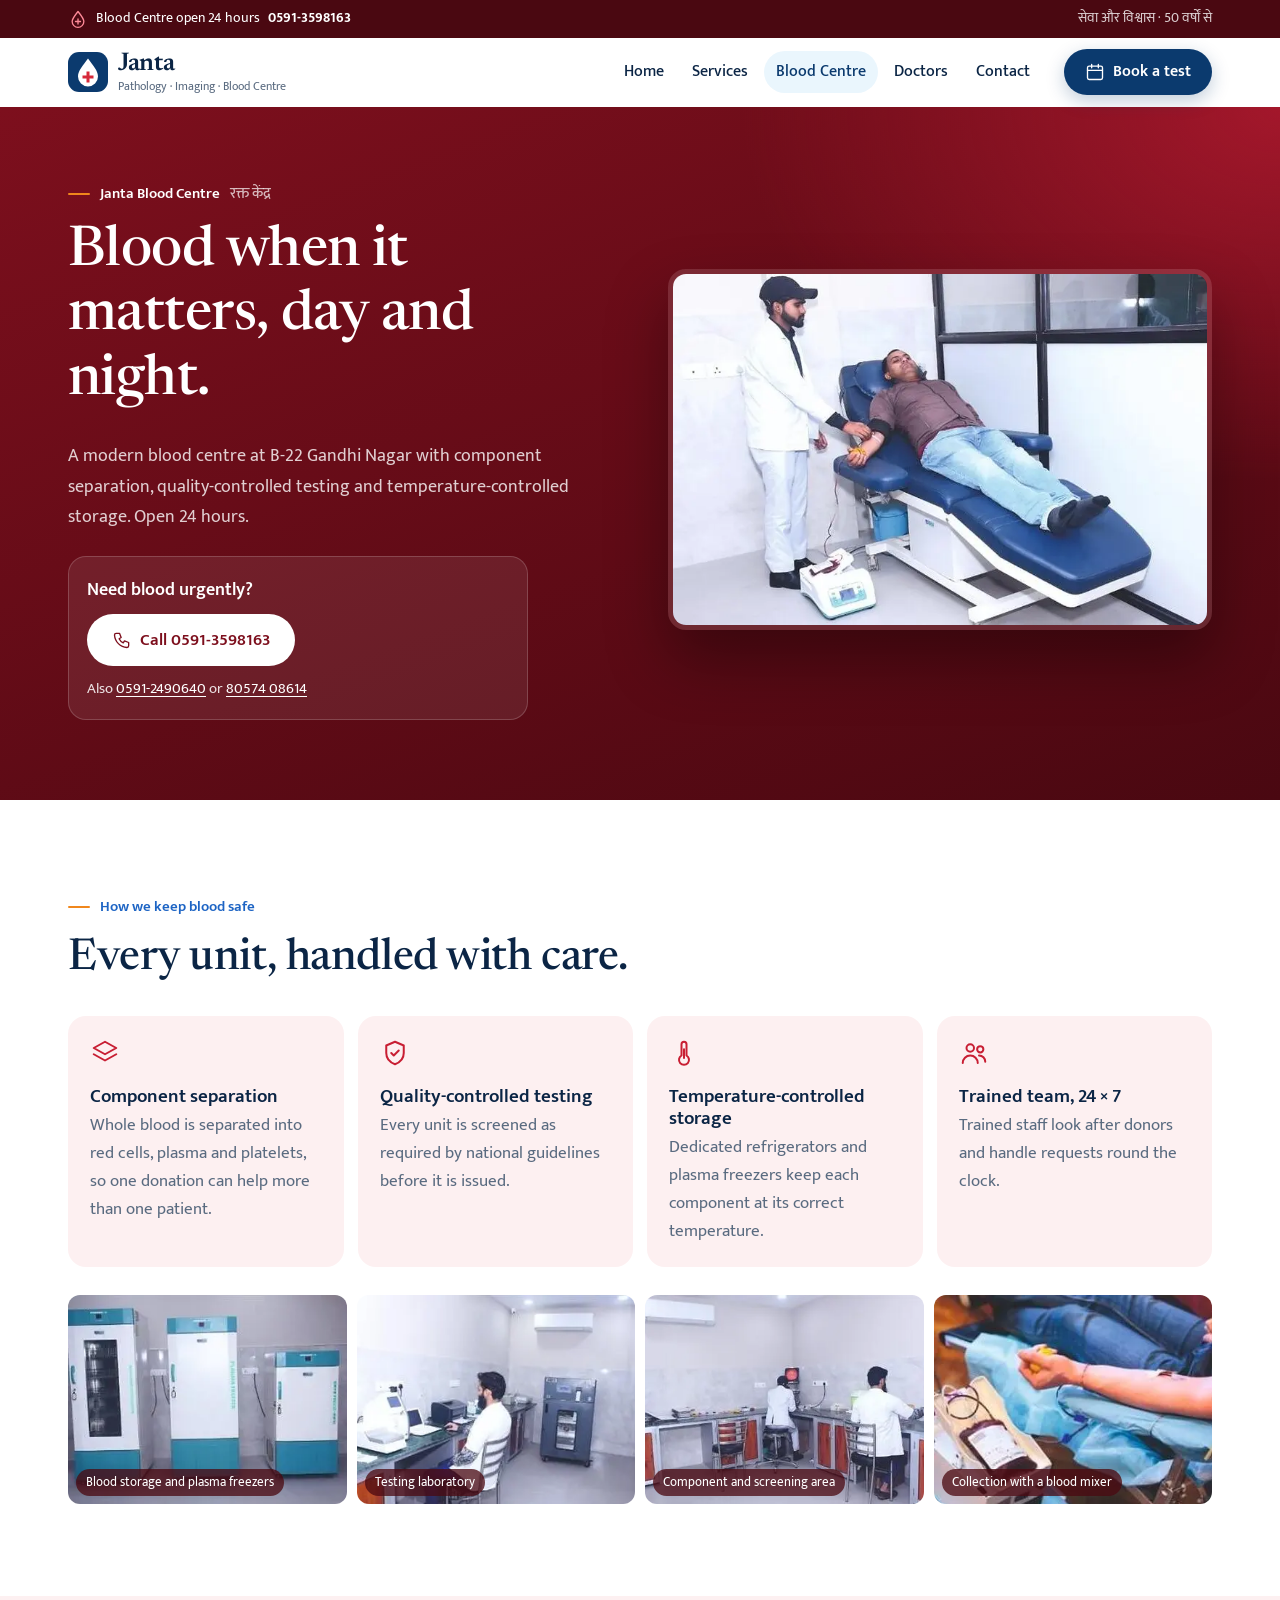
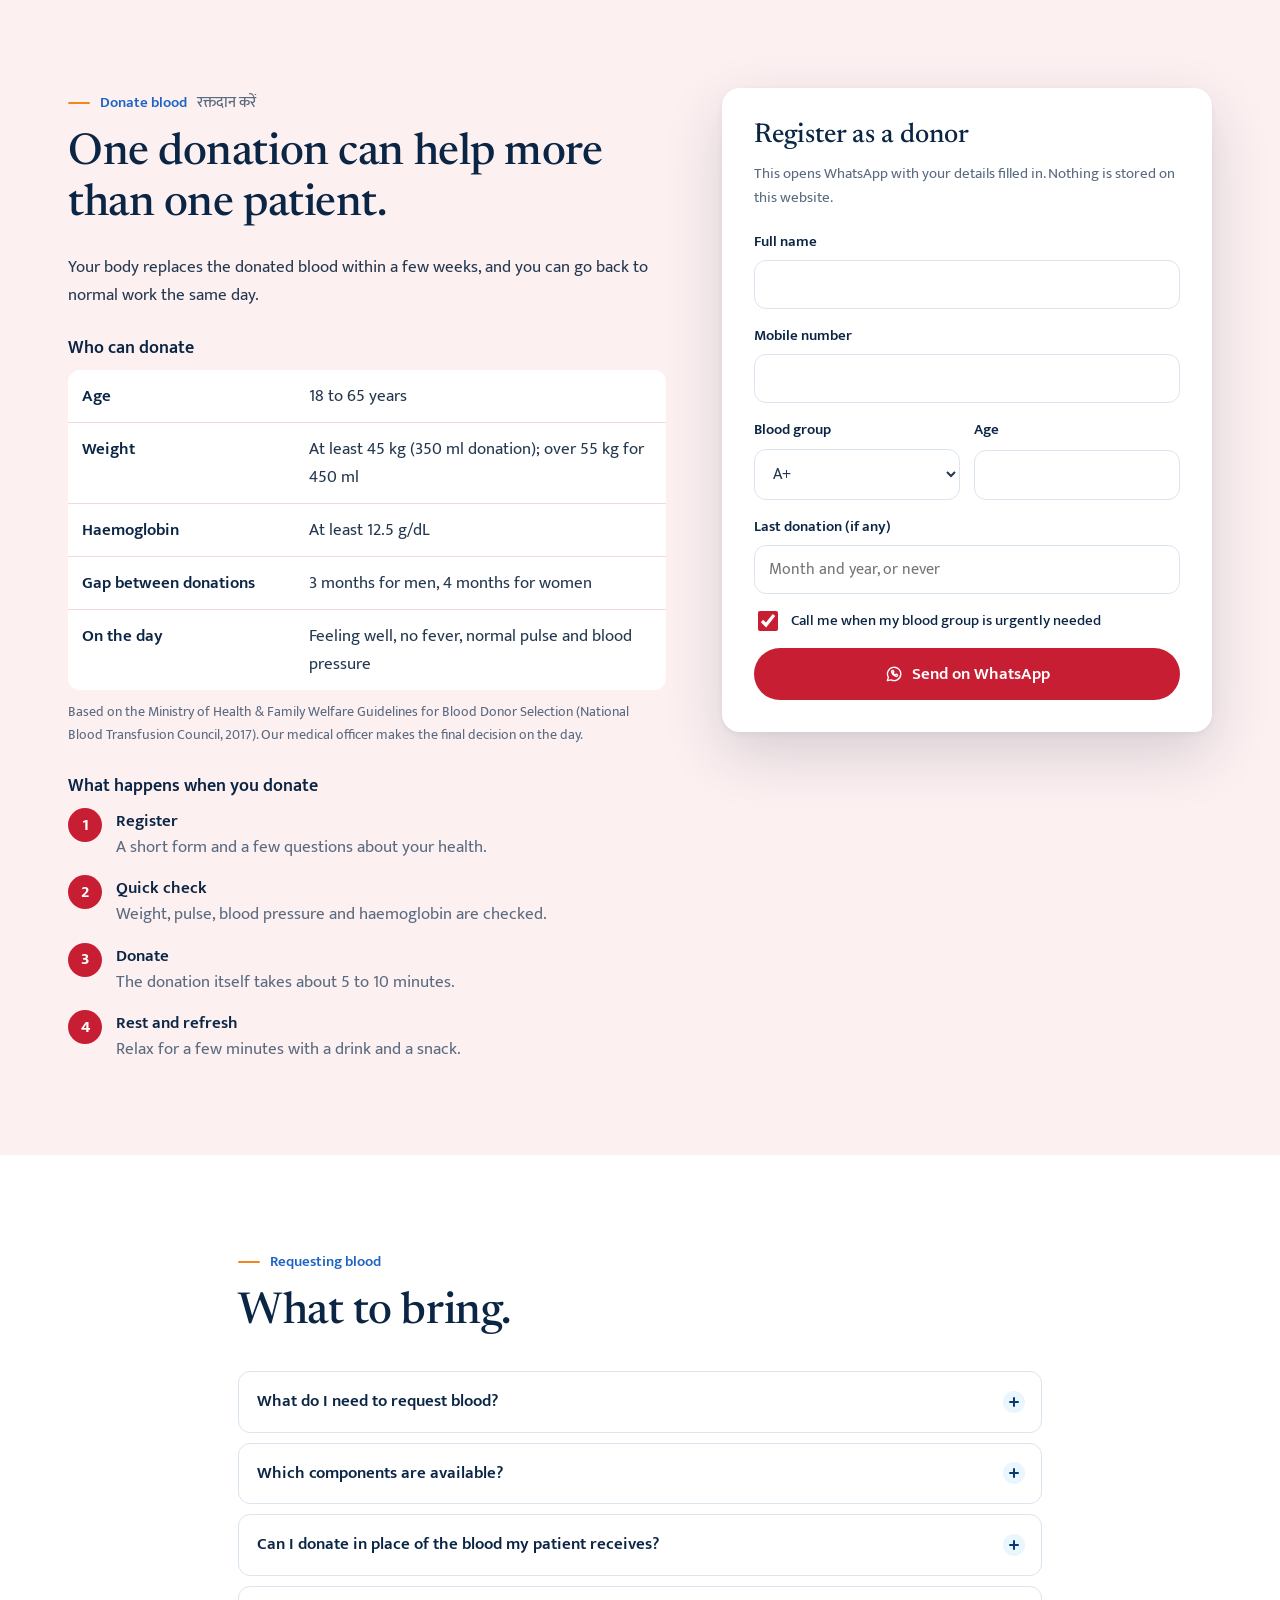
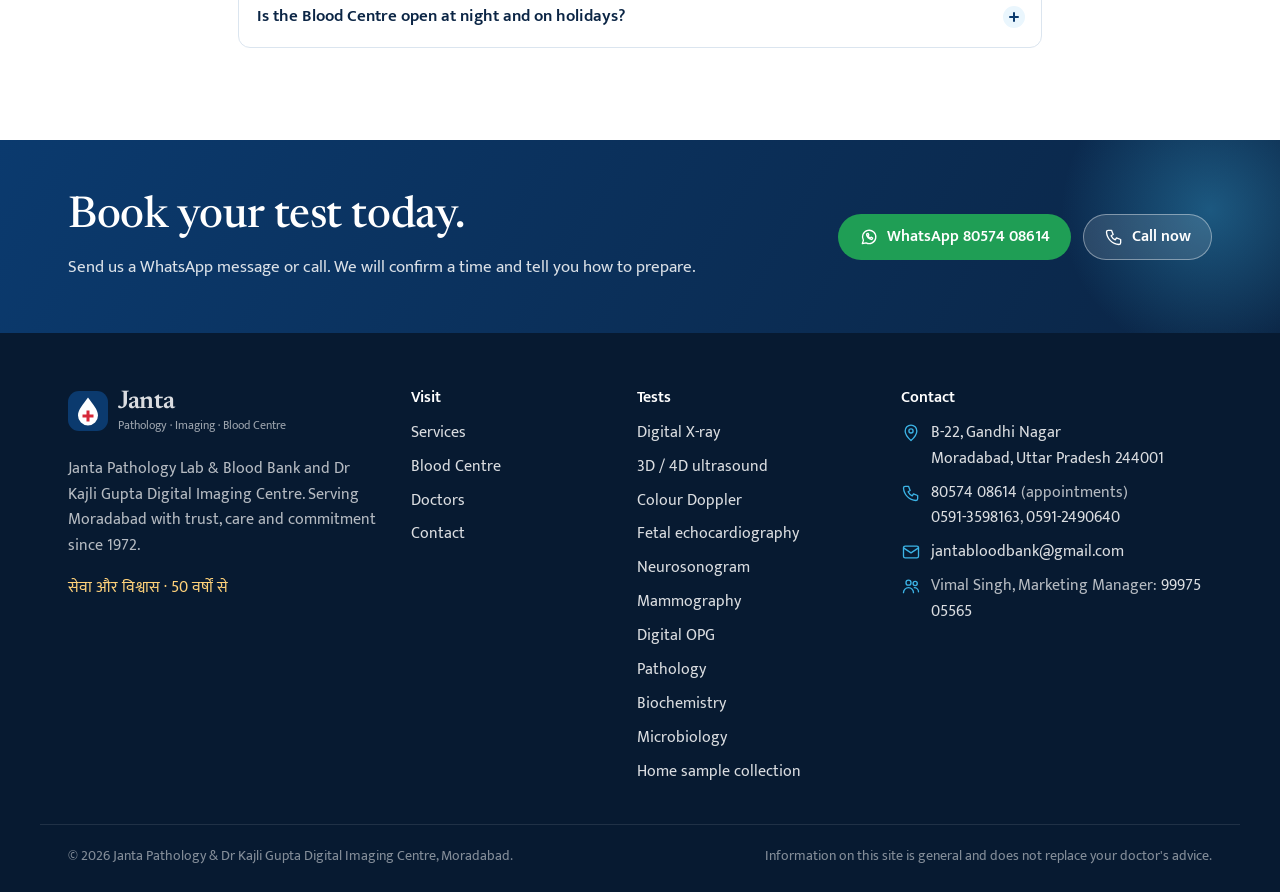
==== blood-centre/index.html @ db9db1db "Redesign: 5-page site (services, blood centre, doctors, contact), brochure photos as real images, li" ====
<!doctype html>
<html lang="en-IN">
<head>
<meta charset="utf-8">
<meta name="viewport" content="width=device-width, initial-scale=1">
<title>Janta Blood Centre, Moradabad | 24-hour blood bank &amp; donation</title>
<meta name="description" content="24-hour blood centre at B-22 Gandhi Nagar, Moradabad: component separation, screened blood, temperature-controlled storage. Check if you can donate and register as a donor.">
<link rel="canonical" href="https://drbankata.github.io/jantabloodbank.github.io/blood-centre/">
<meta name="theme-color" content="#0b3a6e">
<meta property="og:type" content="website">
<meta property="og:site_name" content="Janta Pathology &amp; Blood Centre">
<meta property="og:title" content="Janta Blood Centre, Moradabad | 24-hour blood bank &amp; donation">
<meta property="og:description" content="24-hour blood centre at B-22 Gandhi Nagar, Moradabad: component separation, screened blood, temperature-controlled storage. Check if you can donate and register as a donor.">
<meta property="og:url" content="https://drbankata.github.io/jantabloodbank.github.io/blood-centre/">
<meta property="og:image" content="https://drbankata.github.io/jantabloodbank.github.io/assets/img/og-image.jpg">
<meta property="og:image:width" content="1200"><meta property="og:image:height" content="630">
<meta property="og:locale" content="en_IN">
<meta name="twitter:card" content="summary_large_image">
<link rel="icon" href="../assets/img/favicon.svg" type="image/svg+xml">
<link rel="icon" href="../assets/img/favicon-32.png" sizes="32x32" type="image/png">
<link rel="apple-touch-icon" href="../assets/img/apple-touch-icon.png">
<link rel="preconnect" href="https://fonts.googleapis.com"><link rel="preconnect" href="https://fonts.gstatic.com" crossorigin>
<link rel="stylesheet" href="https://fonts.googleapis.com/css2?family=Mukta:wght@400;500;600;700&family=Newsreader:ital,opsz,wght@0,6..72,400..600;1,6..72,400..500&display=swap">
<link rel="stylesheet" href="../assets/css/site.css?v=4">
<script type="application/ld+json">{"@context": "https://schema.org", "@graph": [{"@type": ["MedicalClinic", "DiagnosticLab"], "@id": "https://drbankata.github.io/jantabloodbank.github.io/#org", "name": "Janta Pathology Lab & Blood Bank and Dr Kajli Gupta Digital Imaging Centre", "alternateName": ["Janta Pathology", "Janta Blood Centre", "Janta Blood Bank", "Dr Kajli Gupta Digital Imaging Centre"], "url": "https://drbankata.github.io/jantabloodbank.github.io/", "logo": "https://drbankata.github.io/jantabloodbank.github.io/assets/img/icon-512.png", "image": "https://drbankata.github.io/jantabloodbank.github.io/assets/img/building.jpg", "foundingDate": "1972", "telephone": "+918057408614", "email": "jantabloodbank@gmail.com", "address": {"@type": "PostalAddress", "streetAddress": "B-22, Gandhi Nagar", "addressLocality": "Moradabad", "addressRegion": "Uttar Pradesh", "postalCode": "244001", "addressCountry": "IN"}, "geo": {"@type": "GeoCoordinates", "latitude": 28.82756, "longitude": 78.77344}, "hasMap": "https://www.google.com/maps/search/?api=1&query=28.82756%2C78.77344", "medicalSpecialty": ["Pathology", "Radiology"], "availableService": [{"@type": "MedicalTest", "name": "Digital X-ray"}, {"@type": "MedicalTest", "name": "3D / 4D ultrasound"}, {"@type": "MedicalTest", "name": "Colour Doppler"}, {"@type": "MedicalTest", "name": "Fetal echocardiography"}, {"@type": "MedicalTest", "name": "Neurosonogram"}, {"@type": "MedicalTest", "name": "Mammography"}, {"@type": "MedicalTest", "name": "Digital OPG"}, {"@type": "MedicalTest", "name": "Pathology"}, {"@type": "MedicalTest", "name": "Biochemistry"}, {"@type": "MedicalTest", "name": "Microbiology"}, {"@type": "MedicalTest", "name": "Home sample collection"}], "employee": [{"@type": "Physician", "name": "Dr Samir Gupta", "medicalSpecialty": "Pathology"}, {"@type": "Physician", "name": "Dr Kajli Gupta", "medicalSpecialty": "Radiology"}]}]}</script>
</head>
<body>
<svg width="0" height="0" class="sr-only" aria-hidden="true"><defs><symbol id="i-xray" viewBox="0 0 24 24" fill="none" stroke="currentColor" stroke-width="1.6" stroke-linecap="round" stroke-linejoin="round"><rect x="4" y="3" width="16" height="18" rx="3"/><path d="M12 6v12M8.5 8.5c1.2.6 2.3.9 3.5.9s2.3-.3 3.5-.9M8 12c1.3.6 2.7.9 4 .9s2.7-.3 4-.9M8.5 15.5c1.2.5 2.3.7 3.5.7s2.3-.2 3.5-.7"/></symbol><symbol id="i-usg" viewBox="0 0 24 24" fill="none" stroke="currentColor" stroke-width="1.6" stroke-linecap="round" stroke-linejoin="round"><path d="M7 3h4l1 6H6z"/><path d="M9 9v3"/><path d="M5 15a7 7 0 0 1 14 0"/><path d="M8 18a4 4 0 0 1 8 0"/><circle cx="12" cy="20.5" r=".8"/></symbol><symbol id="i-doppler" viewBox="0 0 24 24" fill="none" stroke="currentColor" stroke-width="1.6" stroke-linecap="round" stroke-linejoin="round"><path d="M2 12h3l2-5 3 10 3-12 3 9 2-2h4"/></symbol><symbol id="i-heart" viewBox="0 0 24 24" fill="none" stroke="currentColor" stroke-width="1.6" stroke-linecap="round" stroke-linejoin="round"><path d="M12 20s-7-4.4-7-10a4 4 0 0 1 7-2.6A4 4 0 0 1 19 10c0 5.6-7 10-7 10z"/><path d="M7.5 12h2.5l1-2 2 4 1-2h2.5"/></symbol><symbol id="i-brain" viewBox="0 0 24 24" fill="none" stroke="currentColor" stroke-width="1.6" stroke-linecap="round" stroke-linejoin="round"><path d="M9 4a3 3 0 0 0-3 3 3 3 0 0 0-2 5 3 3 0 0 0 2 5 3 3 0 0 0 6 1V5a2 2 0 0 0-3-1z"/><path d="M15 4a3 3 0 0 1 3 3 3 3 0 0 1 2 5 3 3 0 0 1-2 5 3 3 0 0 1-6 1"/><path d="M12 9h2M12 14h2.5"/></symbol><symbol id="i-ribbon" viewBox="0 0 24 24" fill="none" stroke="currentColor" stroke-width="1.6" stroke-linecap="round" stroke-linejoin="round"><path d="M12 3a4 4 0 0 0-4 4c0 3 4 7 4 7s4-4 4-7a4 4 0 0 0-4-4z"/><path d="M10 12.5 6 21l3-1 1.5 2.5L13 16M14 12.5l4 8.5-3-1-1.5 2.5"/></symbol><symbol id="i-tooth" viewBox="0 0 24 24" fill="none" stroke="currentColor" stroke-width="1.6" stroke-linecap="round" stroke-linejoin="round"><path d="M7 3c-2.5 0-4 2-4 4.5 0 3 1.5 4.5 2 7 .5 3 1 6.5 2.5 6.5S9.5 17 12 17s3 4 4.5 4 2-3.5 2.5-6.5c.5-2.5 2-4 2-7C21 5 19.5 3 17 3c-2 0-3 1-5 1S9 3 7 3z"/></symbol><symbol id="i-microscope" viewBox="0 0 24 24" fill="none" stroke="currentColor" stroke-width="1.6" stroke-linecap="round" stroke-linejoin="round"><path d="M6 21h12M9 21v-2a5 5 0 0 1 5-5M10 4l4 2-3 6-4-2z"/><path d="M12.5 5 14 2M8.5 11l-1 2"/><path d="M15 14a4 4 0 0 1 3 4"/></symbol><symbol id="i-flask" viewBox="0 0 24 24" fill="none" stroke="currentColor" stroke-width="1.6" stroke-linecap="round" stroke-linejoin="round"><path d="M9 3h6M10 3v6L4.5 18.5A2 2 0 0 0 6.2 21.5h11.6a2 2 0 0 0 1.7-3L14 9V3"/><path d="M7 15h10"/></symbol><symbol id="i-petri" viewBox="0 0 24 24" fill="none" stroke="currentColor" stroke-width="1.6" stroke-linecap="round" stroke-linejoin="round"><ellipse cx="12" cy="12" rx="9" ry="9"/><circle cx="9" cy="10" r="1.3"/><circle cx="14.5" cy="9" r="1"/><circle cx="13" cy="14.5" r="1.6"/><circle cx="8.5" cy="15" r=".8"/></symbol><symbol id="i-home" viewBox="0 0 24 24" fill="none" stroke="currentColor" stroke-width="1.6" stroke-linecap="round" stroke-linejoin="round"><path d="M3 11 12 4l9 7"/><path d="M5 10v10h14V10"/><path d="M10 20v-5h4v5"/></symbol><symbol id="i-drop" viewBox="0 0 24 24" fill="none" stroke="currentColor" stroke-width="1.6" stroke-linecap="round" stroke-linejoin="round"><path d="M12 3c3.5 4.6 7 8.4 7 12a7 7 0 0 1-14 0c0-3.6 3.5-7.4 7-12z"/><path d="M12 12v6M9 15h6"/></symbol><symbol id="i-phone" viewBox="0 0 24 24" fill="none" stroke="currentColor" stroke-width="1.6" stroke-linecap="round" stroke-linejoin="round"><path d="M5 4h4l2 5-2.5 1.5a11 11 0 0 0 5 5L15 13l5 2v4a2 2 0 0 1-2 2A16 16 0 0 1 3 6a2 2 0 0 1 2-2"/></symbol><symbol id="i-wa" viewBox="0 0 24 24" fill="none" stroke="currentColor" stroke-width="1.6" stroke-linecap="round" stroke-linejoin="round"><path d="M4 20l1.3-4A8 8 0 1 1 8.5 19z"/><path d="M9 8.5c0 3.5 3 6.5 6.5 6.5l1-1.8-2-1-1 1a5 5 0 0 1-2.7-2.7l1-1-1-2z"/></symbol><symbol id="i-pin" viewBox="0 0 24 24" fill="none" stroke="currentColor" stroke-width="1.6" stroke-linecap="round" stroke-linejoin="round"><path d="M12 21s-7-6.2-7-11.5a7 7 0 0 1 14 0C19 14.8 12 21 12 21z"/><circle cx="12" cy="9.5" r="2.5"/></symbol><symbol id="i-clock" viewBox="0 0 24 24" fill="none" stroke="currentColor" stroke-width="1.6" stroke-linecap="round" stroke-linejoin="round"><circle cx="12" cy="12" r="9"/><path d="M12 7v5l3 2"/></symbol><symbol id="i-mail" viewBox="0 0 24 24" fill="none" stroke="currentColor" stroke-width="1.6" stroke-linecap="round" stroke-linejoin="round"><rect x="3" y="5" width="18" height="14" rx="2"/><path d="m3 7 9 6 9-6"/></symbol><symbol id="i-arrow" viewBox="0 0 24 24" fill="none" stroke="currentColor" stroke-width="1.6" stroke-linecap="round" stroke-linejoin="round"><path d="M5 12h14M13 6l6 6-6 6"/></symbol><symbol id="i-check" viewBox="0 0 24 24" fill="none" stroke="currentColor" stroke-width="1.6" stroke-linecap="round" stroke-linejoin="round"><path d="m5 12 4.5 4.5L19 7"/></symbol><symbol id="i-shield" viewBox="0 0 24 24" fill="none" stroke="currentColor" stroke-width="1.6" stroke-linecap="round" stroke-linejoin="round"><path d="M12 3 5 6v6c0 4.5 3 7.5 7 9 4-1.5 7-4.5 7-9V6z"/><path d="m9 12 2 2 4-4"/></symbol><symbol id="i-layers" viewBox="0 0 24 24" fill="none" stroke="currentColor" stroke-width="1.6" stroke-linecap="round" stroke-linejoin="round"><path d="m12 3 9 5-9 5-9-5z"/><path d="m3 13 9 5 9-5"/></symbol><symbol id="i-thermo" viewBox="0 0 24 24" fill="none" stroke="currentColor" stroke-width="1.6" stroke-linecap="round" stroke-linejoin="round"><path d="M10 14V5a2 2 0 0 1 4 0v9a4 4 0 1 1-4 0z"/><path d="M12 9v7"/></symbol><symbol id="i-people" viewBox="0 0 24 24" fill="none" stroke="currentColor" stroke-width="1.6" stroke-linecap="round" stroke-linejoin="round"><circle cx="9" cy="8" r="3"/><path d="M3 20a6 6 0 0 1 12 0"/><circle cx="17" cy="9" r="2.5"/><path d="M16 14a5 5 0 0 1 5 5"/></symbol><symbol id="i-menu" viewBox="0 0 24 24" fill="none" stroke="currentColor" stroke-width="1.6" stroke-linecap="round" stroke-linejoin="round"><path d="M4 7h16M4 12h16M4 17h16"/></symbol><symbol id="i-close" viewBox="0 0 24 24" fill="none" stroke="currentColor" stroke-width="1.6" stroke-linecap="round" stroke-linejoin="round"><path d="M6 6l12 12M18 6 6 18"/></symbol><symbol id="i-up" viewBox="0 0 24 24" fill="none" stroke="currentColor" stroke-width="1.6" stroke-linecap="round" stroke-linejoin="round"><path d="M12 19V5M6 11l6-6 6 6"/></symbol><symbol id="i-cal" viewBox="0 0 24 24" fill="none" stroke="currentColor" stroke-width="1.6" stroke-linecap="round" stroke-linejoin="round"><rect x="3" y="5" width="18" height="16" rx="2"/><path d="M3 10h18M8 3v4M16 3v4"/></symbol></defs></svg>

<a class="skip" href="#main">Skip to content</a>
<div class="topbar">
  <div class="wrap topbar-in">
    <a class="tb-blood" href="tel:+915913598163"><svg class="ic sm" aria-hidden="true"><use href="#i-drop"/></svg><span>Blood Centre open 24 hours</span><b>0591-3598163</b></a>
    <span class="tb-hi" lang="hi">सेवा और विश्वास · 50 वर्षों से</span>
  </div>
</div>
<header class="site-header" data-header>
  <div class="wrap hdr">
    <a class="brand" href="../" aria-label="Janta Pathology &amp; Blood Centre, home"><svg class="logo" viewBox="0 0 40 40" aria-hidden="true"><rect width="40" height="40" rx="11" fill="#0b3a6e"/><path d="M20 6.5c5 6.8 10 12.3 10 18a10 10 0 0 1-20 0c0-5.7 5-11.2 10-18z" fill="#fff"/><path d="M18.5 19.5h3v4h4v3h-4v4h-3v-4h-4v-3h4z" fill="#d62839"/></svg>
      <span class="brand-txt"><span class="brand-name">Janta</span><span class="brand-sub">Pathology · Imaging · Blood Centre</span></span></a>
    <nav class="nav" id="nav" aria-label="Main">
      <ul><li><a href="../">Home</a></li><li><a href="../services/">Services</a></li><li><a href="../blood-centre/" aria-current="page">Blood Centre</a></li><li><a href="../doctors/">Doctors</a></li><li><a href="../contact/">Contact</a></li></ul>
      <a class="btn btn-primary nav-cta" href="../contact/#book"><svg class="ic sm" aria-hidden="true"><use href="#i-cal"/></svg>Book a test</a>
    </nav>
    <button class="burger" type="button" aria-controls="nav" aria-expanded="false" aria-label="Open menu" data-burger>
      <svg class="ic i-open" aria-hidden="true"><use href="#i-menu"/></svg><svg class="ic i-close" aria-hidden="true"><use href="#i-close"/></svg></button>
  </div>
</header>
<main id="main">

<section class="bc-hero">
  <div class="wrap bc-hero-in">
    <div>
      <p class="eyebrow eb-light">Janta Blood Centre <span class="eb-hi" lang="hi">रक्त केंद्र</span></p>
      <h1>Blood when it matters, day and night.</h1>
      <p class="lead">A modern blood centre at B-22 Gandhi Nagar with component separation, quality-controlled testing and temperature-controlled storage. Open 24 hours.</p>
      <div class="urgent">
        <p class="urgent-h">Need blood urgently?</p>
        <a class="btn btn-white btn-lg" href="tel:+915913598163"><svg class="ic sm" aria-hidden="true"><use href="#i-phone"/></svg>Call 0591-3598163</a>
        <p class="urgent-alt">Also <a href="tel:+915912490640">0591-2490640</a> or <a href="tel:+918057408614">80574 08614</a></p>
      </div>
    </div>
    <div class="bc-hero-media"><picture><source type="image/webp" srcset="../assets/img/bc-donation.webp"><img src="../assets/img/bc-donation.jpg" alt="A donor giving blood at the Janta Blood Centre" width="769" height="483" fetchpriority="high" decoding="async"></picture></div>
  </div>
</section>

<section class="sec">
  <div class="wrap">
    <div class="sec-head"><p class="eyebrow ">How we keep blood safe</p><h2>Every unit, handled with care.</h2></div>
    <div class="feat-grid"><div class="feat"><svg class="ic" aria-hidden="true"><use href="#i-layers"/></svg><h3>Component separation</h3><p>Whole blood is separated into red cells, plasma and platelets, so one donation can help more than one patient.</p></div><div class="feat"><svg class="ic" aria-hidden="true"><use href="#i-shield"/></svg><h3>Quality-controlled testing</h3><p>Every unit is screened as required by national guidelines before it is issued.</p></div><div class="feat"><svg class="ic" aria-hidden="true"><use href="#i-thermo"/></svg><h3>Temperature-controlled storage</h3><p>Dedicated refrigerators and plasma freezers keep each component at its correct temperature.</p></div><div class="feat"><svg class="ic" aria-hidden="true"><use href="#i-people"/></svg><h3>Trained team, 24 × 7</h3><p>Trained staff look after donors and handle requests round the clock.</p></div></div>
    <div class="bc-photos"><figure><picture><source type="image/webp" srcset="../assets/img/bc-storage.webp"><img src="../assets/img/bc-storage.jpg" alt="Blood storage and plasma freezers" width="378" height="252" loading="lazy" decoding="async"></picture><figcaption>Blood storage and plasma freezers</figcaption></figure><figure><picture><source type="image/webp" srcset="../assets/img/bc-lab.webp"><img src="../assets/img/bc-lab.jpg" alt="Testing laboratory" width="382" height="252" loading="lazy" decoding="async"></picture><figcaption>Testing laboratory</figcaption></figure><figure><picture><source type="image/webp" srcset="../assets/img/bc-lab-2.webp"><img src="../assets/img/bc-lab-2.jpg" alt="Component and screening area" width="455" height="287" loading="lazy" decoding="async"></picture><figcaption>Component and screening area</figcaption></figure><figure><picture><source type="image/webp" srcset="../assets/img/bc-bag.webp"><img src="../assets/img/bc-bag.jpg" alt="Collection with a blood mixer" width="305" height="287" loading="lazy" decoding="async"></picture><figcaption>Collection with a blood mixer</figcaption></figure></div>
  </div>
</section>

<section class="sec sec-blush" id="donate">
  <div class="wrap donate">
    <div>
      <p class="eyebrow ">Donate blood <span class="eb-hi" lang="hi">रक्तदान करें</span></p>
      <h2>One donation can help more than one patient.</h2>
      <p>Your body replaces the donated blood within a few weeks, and you can go back to normal work the same day.</p>
      <h3 class="h-sm">Who can donate</h3>
      <table class="rules"><tbody><tr><th scope='row'>Age</th><td>18 to 65 years</td></tr><tr><th scope='row'>Weight</th><td>At least 45 kg (350 ml donation); over 55 kg for 450 ml</td></tr><tr><th scope='row'>Haemoglobin</th><td>At least 12.5 g/dL</td></tr><tr><th scope='row'>Gap between donations</th><td>3 months for men, 4 months for women</td></tr><tr><th scope='row'>On the day</th><td>Feeling well, no fever, normal pulse and blood pressure</td></tr></tbody></table>
      <p class="source">Based on the Ministry of Health &amp; Family Welfare Guidelines for Blood Donor Selection (National Blood Transfusion Council, 2017). Our medical officer makes the final decision on the day.</p>
      <h3 class="h-sm">What happens when you donate</h3>
      <ol class="steps"><li><span class="step-n">1</span><div><h3>Register</h3><p>A short form and a few questions about your health.</p></div></li><li><span class="step-n">2</span><div><h3>Quick check</h3><p>Weight, pulse, blood pressure and haemoglobin are checked.</p></div></li><li><span class="step-n">3</span><div><h3>Donate</h3><p>The donation itself takes about 5 to 10 minutes.</p></div></li><li><span class="step-n">4</span><div><h3>Rest and refresh</h3><p>Relax for a few minutes with a drink and a snack.</p></div></li></ol>
    </div>
    <form class="card form" data-wa-form="donor" novalidate>
      <h3>Register as a donor</h3>
      <p class="form-note">This opens WhatsApp with your details filled in. Nothing is stored on this website.</p>
      <label>Full name<input name="Name" required autocomplete="name"></label>
      <label>Mobile number<input name="Mobile" type="tel" required inputmode="tel" autocomplete="tel" pattern="[0-9+ -]{10,15}"></label>
      <div class="row2">
        <label>Blood group<select name="Blood group"><option>A+</option><option>A-</option><option>B+</option><option>B-</option><option>AB+</option><option>AB-</option><option>O+</option><option>O-</option><option>Don't know</option></select></label>
        <label>Age<input name="Age" type="number" min="18" max="65" inputmode="numeric"></label>
      </div>
      <label>Last donation (if any)<input name="Last donation" placeholder="Month and year, or never"></label>
      <label class="check"><input type="checkbox" name="Call me for urgent needs" value="Yes" checked> Call me when my blood group is urgently needed</label>
      <button class="btn btn-red btn-lg" type="submit"><svg class="ic sm" aria-hidden="true"><use href="#i-wa"/></svg>Send on WhatsApp</button>
      <p class="form-err" role="alert" hidden>Please enter your name and a valid mobile number.</p>
    </form>
  </div>
</section>

<section class="sec" id="request">
  <div class="wrap faq-wrap">
    <div class="sec-head"><p class="eyebrow ">Requesting blood</p><h2>What to bring.</h2></div>
    <div class="faqs"><details class="faq"><summary>What do I need to request blood?<span class="faq-x" aria-hidden="true"></span></summary><p>The treating doctor&#x27;s requisition form with the patient&#x27;s details, and the patient&#x27;s blood sample as advised by the hospital, so that grouping and cross-matching can be done.</p></details><details class="faq"><summary>Which components are available?<span class="faq-x" aria-hidden="true"></span></summary><p>Component separation means whole blood is separated into red cells, plasma and platelets. Call us to check what is available for your patient right now.</p></details><details class="faq"><summary>Can I donate in place of the blood my patient receives?<span class="faq-x" aria-hidden="true"></span></summary><p>Replacement donation by family and friends helps keep the blood centre stocked for everyone. Please ask our staff when you call.</p></details><details class="faq"><summary>Is the Blood Centre open at night and on holidays?<span class="faq-x" aria-hidden="true"></span></summary><p>Yes, it works 24 hours a day. Call 0591-3598163.</p></details></div>
  </div>
</section>

<section class="cta-band">
  <div class="wrap cta-in">
    <div>
      <h2>Book your test today.</h2>
      <p>Send us a WhatsApp message or call. We will confirm a time and tell you how to prepare.</p>
    </div>
    <div class="cta-btns">
      <a class="btn btn-wa" href="https://wa.me/918057408614?text=Hello%2C%20I%20would%20like%20to%20book%20a%20test%20at%20Janta." target="_blank" rel="noopener"><svg class="ic sm" aria-hidden="true"><use href="#i-wa"/></svg>WhatsApp 80574 08614</a>
      <a class="btn btn-light" href="tel:+918057408614"><svg class="ic sm" aria-hidden="true"><use href="#i-phone"/></svg>Call now</a>
    </div>
  </div>
</section>
</main>

<footer class="site-footer">
  <div class="wrap foot">
    <div class="foot-brand">
      <a class="brand brand-light" href="../"><svg class="logo" viewBox="0 0 40 40" aria-hidden="true"><rect width="40" height="40" rx="11" fill="#0b3a6e"/><path d="M20 6.5c5 6.8 10 12.3 10 18a10 10 0 0 1-20 0c0-5.7 5-11.2 10-18z" fill="#fff"/><path d="M18.5 19.5h3v4h4v3h-4v4h-3v-4h-4v-3h4z" fill="#d62839"/></svg><span class="brand-txt"><span class="brand-name">Janta</span><span class="brand-sub">Pathology · Imaging · Blood Centre</span></span></a>
      <p>Janta Pathology Lab &amp; Blood Bank and Dr Kajli Gupta Digital Imaging Centre. Serving Moradabad with trust, care and commitment since 1972.</p>
      <p class="foot-hi" lang="hi">सेवा और विश्वास · 50 वर्षों से</p>
    </div>
    <div>
      <h2 class="foot-h">Visit</h2>
      <ul class="foot-list"><li><a href='../services/'>Services</a></li><li><a href='../blood-centre/'>Blood Centre</a></li><li><a href='../doctors/'>Doctors</a></li><li><a href='../contact/'>Contact</a></li></ul>
    </div>
    <div>
      <h2 class="foot-h">Tests</h2>
      <ul class="foot-list"><li><a href="../services/#digital-x-ray">Digital X-ray</a></li><li><a href="../services/#ultrasound">3D / 4D ultrasound</a></li><li><a href="../services/#colour-doppler">Colour Doppler</a></li><li><a href="../services/#fetal-echo">Fetal echocardiography</a></li><li><a href="../services/#neurosonogram">Neurosonogram</a></li><li><a href="../services/#mammography">Mammography</a></li><li><a href="../services/#digital-opg">Digital OPG</a></li><li><a href="../services/#pathology">Pathology</a></li><li><a href="../services/#biochemistry">Biochemistry</a></li><li><a href="../services/#microbiology">Microbiology</a></li><li><a href="../services/#home-collection">Home sample collection</a></li></ul>
    </div>
    <div>
      <h2 class="foot-h">Contact</h2>
      <ul class="foot-list foot-contact">
        <li><svg class="ic sm" aria-hidden="true"><use href="#i-pin"/></svg><a href="https://www.google.com/maps/search/?api=1&query=28.82756%2C78.77344" target="_blank" rel="noopener">B-22, Gandhi Nagar<br>Moradabad, Uttar Pradesh 244001</a></li>
        <li><svg class="ic sm" aria-hidden="true"><use href="#i-phone"/></svg><span><a href="tel:+918057408614">80574 08614</a> (appointments)<br><a href="tel:+915913598163">0591-3598163</a>, <a href="tel:+915912490640">0591-2490640</a></span></li>
        <li><svg class="ic sm" aria-hidden="true"><use href="#i-mail"/></svg><a href="mailto:jantabloodbank@gmail.com">jantabloodbank@gmail.com</a></li>
        <li><svg class="ic sm" aria-hidden="true"><use href="#i-people"/></svg><span>Vimal Singh, Marketing Manager: <a href="tel:+919997505565">99975 05565</a></span></li>
      </ul>
    </div>
  </div>
  <div class="wrap foot-base">
    <span>© <span data-year>2026</span> Janta Pathology &amp; Dr Kajli Gupta Digital Imaging Centre, Moradabad.</span>
    <span>Information on this site is general and does not replace your doctor's advice.</span>
  </div>
</footer>
<a class="float-wa" href="https://wa.me/918057408614?text=Hello%2C%20I%20would%20like%20to%20book%20a%20test%20at%20Janta." target="_blank" rel="noopener" aria-label="Chat on WhatsApp" data-float><svg class="ic" aria-hidden="true"><use href="#i-wa"/></svg></a>
<button class="to-top" type="button" aria-label="Back to top" data-top><svg class="ic" aria-hidden="true"><use href="#i-up"/></svg></button>
<script>window.JANTA={wa:"918057408614",timings:{"lab": ["08:00", "20:00"], "xray": ["09:00", "18:00"], "usg": ["10:00", "16:00"], "blood": [null, null]}};</script>
<script src="../assets/js/site.js?v=4" defer></script>
</body>
</html>
---- assets/css/site.css ----
/* Janta Pathology & Blood Centre — site styles
   Design system "Clear sky" (see NOTES.md). Colours only from :root tokens.
   Mobile-first: base = phone, then 640 / 900 / 1100 (desktop menu) / 1280. */

:root {
  --ink: #0b2545;          /* headings, footer */
  --navy: #0b3a6e;         /* brand blue (logo, primary buttons) */
  --blue: #1d64c4;         /* links, focus */
  --sky: #3cb4e6;          /* brochure sky panel */
  --sky-50: #eaf6fd;
  --sky-100: #d5edfa;
  --mist: #f4f8fc;
  --white: #fff;
  --text: #24384f;
  --muted: #5a6b80;
  --line: #dbe5ef;
  --blood: #c81e33;        /* Blood Centre only */
  --blood-deep: #7d0f1d;
  --blood-ink: #4a0811;
  --blush: #fdf0f1;
  --sun: #f0871c;          /* brochure orange swoosh: small highlights */
  --ok: #138a52;
  --wa: #1f9e55;
  --radius: 18px;
  --radius-sm: 12px;
  --shadow: 0 1px 2px rgba(11, 37, 69, .06), 0 8px 28px rgba(11, 37, 69, .08);
  --shadow-lg: 0 2px 6px rgba(11, 37, 69, .06), 0 22px 60px rgba(11, 37, 69, .16);
  --serif: "Newsreader", Georgia, "Times New Roman", serif;
  --sans: "Mukta", system-ui, -apple-system, "Segoe UI", Roboto, sans-serif;
  --wrap: 1200px;
  --gut: 20px;
}

*, *::before, *::after { box-sizing: border-box; }
html { -webkit-text-size-adjust: 100%; scroll-behavior: smooth; scroll-padding-top: 84px; }
body { margin: 0; font: 400 1.0625rem/1.65 var(--sans); color: var(--text); background: var(--white); overflow-x: hidden; }
img { max-width: 100%; height: auto; display: block; }
picture { display: block; }
a { color: var(--blue); text-decoration-thickness: 1px; text-underline-offset: 3px; }
a:hover { color: var(--navy); }
h1, h2, h3 { color: var(--ink); line-height: 1.15; margin: 0 0 .5em; }
h1, h2 { font-family: var(--serif); font-weight: 500; letter-spacing: -.01em; }
h1 { font-size: clamp(2.2rem, 8vw, 3.9rem); }
h2 { font-size: clamp(1.8rem, 5.4vw, 2.75rem); }
h3 { font-size: 1.2rem; font-weight: 600; }
h1 em, h2 em { font-style: italic; color: var(--navy); }
p { margin: 0 0 1em; }
ul, ol { padding: 0; margin: 0; list-style: none; }
:focus-visible { outline: 3px solid var(--sky); outline-offset: 2px; border-radius: 6px; }
.sr-only { position: absolute; width: 1px; height: 1px; overflow: hidden; clip: rect(0 0 0 0); white-space: nowrap; }
.skip { position: absolute; left: 12px; top: -60px; z-index: 100; background: var(--ink); color: #fff; padding: 10px 16px; border-radius: 8px; }
.skip:focus { top: 12px; }
.wrap { width: 100%; max-width: var(--wrap); margin: 0 auto; padding: 0 var(--gut); }
.muted { color: var(--muted); }
.mt { margin-top: 28px; }
[lang="hi"] { font-family: var(--sans); }

/* icons */
.ic { width: 24px; height: 24px; flex: none; }
.ic.sm { width: 20px; height: 20px; }
.ic.xs { width: 16px; height: 16px; }
.ic.lg { width: 32px; height: 32px; }

/* buttons */
.btn { display: inline-flex; align-items: center; justify-content: center; gap: 8px; min-height: 46px; padding: 10px 20px;
  border-radius: 999px; border: 1.5px solid transparent; font: 600 1rem/1.2 var(--sans); text-decoration: none; cursor: pointer;
  transition: background-color .2s, color .2s, border-color .2s, transform .2s, box-shadow .2s; white-space: nowrap; }
.btn:hover { transform: translateY(-1px); }
.btn-lg { min-height: 52px; padding: 12px 24px; font-size: 1.05rem; }
.btn-primary { background: var(--navy); color: #fff; box-shadow: 0 6px 18px rgba(11, 58, 110, .25); }
.btn-primary:hover { background: var(--ink); color: #fff; }
.btn-ghost { background: var(--white); color: var(--navy); border-color: var(--line); }
.btn-ghost:hover { border-color: var(--navy); color: var(--navy); }
.btn-white { background: #fff; color: var(--blood-deep); }
.btn-white:hover { background: var(--blush); color: var(--blood-deep); }
.btn-light { background: rgba(255, 255, 255, .12); color: #fff; border-color: rgba(255, 255, 255, .4); }
.btn-light:hover { background: rgba(255, 255, 255, .22); color: #fff; }
.btn-outline-light { color: #fff; border-color: rgba(255, 255, 255, .55); }
.btn-outline-light:hover { background: rgba(255, 255, 255, .1); color: #fff; }
.btn-wa { background: var(--wa); color: #fff; }
.btn-wa:hover { background: #17834a; color: #fff; }
.btn-red { background: var(--blood); color: #fff; }
.btn-red:hover { background: var(--blood-deep); color: #fff; }
.link { display: inline-flex; align-items: center; gap: 6px; font-weight: 600; text-decoration: none; color: var(--navy); }
.link:hover .ic { transform: translateX(3px); }
.link .ic { transition: transform .2s; }

/* eyebrow: sentence case, no all-caps */
.eyebrow { display: inline-flex; flex-wrap: wrap; align-items: baseline; gap: 4px 10px; margin: 0 0 14px; font-weight: 600; font-size: .95rem; color: var(--blue); }
.eyebrow::before { content: ""; width: 22px; height: 2px; border-radius: 2px; background: var(--sun); align-self: center; }
.eb-hi { color: var(--muted); font-weight: 500; }
.eb-light { color: #fff; }
.eb-light .eb-hi { color: rgba(255, 255, 255, .7); }
.lead { font-size: 1.15rem; color: var(--muted); max-width: 40em; }

/* top bar + header */
.topbar { background: var(--blood-ink); color: #fff; font-size: .9rem; }
.topbar-in { display: flex; align-items: center; justify-content: center; gap: 18px; min-height: 38px; }
.tb-blood { display: inline-flex; align-items: center; gap: 8px; color: #fff; text-decoration: none; }
.tb-blood b { font-weight: 700; }
.tb-blood .ic { color: #ff8a98; }
.tb-blood:hover { color: #fff; text-decoration: underline; }
.tb-hi { display: none; opacity: .8; }

.site-header { position: sticky; top: 0; z-index: 50; background: rgba(255, 255, 255, .9); backdrop-filter: saturate(1.4) blur(12px);
  -webkit-backdrop-filter: saturate(1.4) blur(12px); border-bottom: 1px solid transparent; transition: border-color .2s, box-shadow .2s; }
.site-header.scrolled { border-color: var(--line); box-shadow: 0 6px 24px rgba(11, 37, 69, .06); }
.hdr { display: flex; align-items: center; justify-content: space-between; gap: 16px; min-height: 68px; }
.brand { display: inline-flex; align-items: center; gap: 10px; text-decoration: none; color: var(--ink); }
.logo { width: 40px; height: 40px; flex: none; }
.brand-txt { display: flex; flex-direction: column; line-height: 1.05; }
.brand-name { font-family: var(--serif); font-size: 1.6rem; font-weight: 600; letter-spacing: -.01em; }
.brand-sub { font-size: .78rem; color: var(--muted); margin-top: 3px; }
.burger { display: inline-grid; place-items: center; width: 46px; height: 46px; border-radius: 12px; border: 1px solid var(--line); background: #fff; color: var(--ink); cursor: pointer; }
.burger .i-close { display: none; }
.burger[aria-expanded="true"] .i-open { display: none; }
.burger[aria-expanded="true"] .i-close { display: block; }
.nav { position: fixed; inset: 106px 0 auto 0; background: #fff; border-bottom: 1px solid var(--line); box-shadow: var(--shadow-lg);
  padding: 8px var(--gut) 20px; display: none; }
.nav.open { display: block; }
.nav ul { display: flex; flex-direction: column; }
.nav li a { display: block; padding: 14px 4px; font-weight: 500; font-size: 1.1rem; color: var(--ink); text-decoration: none; border-bottom: 1px solid var(--line); }
.nav li a[aria-current="page"] { color: var(--blue); }
.nav-cta { margin-top: 16px; width: 100%; }

/* hero */
.hero { position: relative; overflow: hidden; background: linear-gradient(180deg, var(--sky-50) 0%, #f7fbfe 62%, #fff 100%); }
.hero-sky { position: absolute; inset: 0; pointer-events: none;
  background: radial-gradient(60% 50% at 85% 10%, rgba(60, 180, 230, .25), transparent 70%),
              radial-gradient(40% 40% at 0% 100%, rgba(240, 135, 28, .10), transparent 70%); }
.hero-in { position: relative; display: grid; gap: 40px; padding-top: 36px; padding-bottom: 56px; }
.hero-chip { display: inline-block; margin: 0 0 18px; padding: 6px 14px; border-radius: 999px; background: #fff; border: 1px solid var(--sky-100);
  color: var(--navy); font-weight: 600; box-shadow: 0 2px 10px rgba(11, 58, 110, .06); }
.hero h1 { margin-bottom: 6px; }
.pulse { width: min(100%, 360px); height: 34px; margin: 2px 0 14px; overflow: visible; }
.pulse-line { fill: none; stroke: var(--blood); stroke-width: 2.4; stroke-linecap: round; stroke-linejoin: round;
  stroke-dasharray: 520; stroke-dashoffset: 520; animation: draw 2.2s .3s cubic-bezier(.65, 0, .35, 1) forwards; }
.pulse-drop { fill: var(--blood); opacity: 0; transform-origin: 342px 22px; animation: drop .5s 2.3s ease-out forwards; }
@keyframes draw { to { stroke-dashoffset: 0; } }
@keyframes drop { from { opacity: 0; transform: scale(.4); } to { opacity: 1; transform: scale(1); } }
.hero-btns { display: flex; flex-wrap: wrap; gap: 12px; margin: 22px 0 0; }
.hero-status { display: none; margin-top: 28px; background: rgba(255, 255, 255, .8); border: 1px solid var(--line); border-radius: var(--radius); padding: 16px 18px; max-width: 480px; }
.hs-title { display: flex; align-items: center; gap: 6px; margin: 0 0 6px; font-weight: 600; color: var(--ink); font-size: .95rem; }
.hero-visual { position: relative; margin: 10px 6px 0 0; }
.hero-frame { border-radius: 200px 200px var(--radius) var(--radius); overflow: hidden; box-shadow: var(--shadow-lg); border: 6px solid #fff; background: var(--sky-100); }
.hero-img img { width: 100%; aspect-ratio: 1.3; object-fit: cover; object-position: 62% 30%; }
.seal { position: absolute; right: -10px; top: -14px; width: 128px; height: 128px; display: grid; place-items: center; }
.seal svg { position: absolute; inset: 0; width: 100%; height: 100%; animation: spin 60s linear infinite; }
.seal-bg { fill: var(--navy); }
.seal-in { fill: none; stroke: rgba(255, 255, 255, .25); stroke-width: 1; }
.seal-txt { fill: #fff; font: 600 15.5px var(--sans); letter-spacing: 2.6px; }
.seal-num { position: relative; display: flex; flex-direction: column; align-items: center; color: #fff; line-height: 1; }
.seal-num b { font-family: var(--serif); font-size: 2rem; font-weight: 600; color: #ffd27a; }
.seal-num span { font-size: .8rem; opacity: .85; margin-top: 3px; }
@keyframes spin { to { transform: rotate(360deg); } }

/* live status list */
.status { display: grid; gap: 0; }
.status li { display: grid; grid-template-columns: 1fr auto; gap: 2px 12px; padding: 10px 0; border-bottom: 1px solid var(--line); }
.status li:last-child { border-bottom: 0; }
.st-name { font-weight: 600; color: var(--ink); }
.st-hours { color: var(--muted); text-align: right; }
.st-live { grid-column: 1 / -1; font-size: .9rem; font-weight: 600; display: inline-flex; align-items: center; gap: 7px; min-height: 1.4em; }
.st-live:empty { display: none; }
.st-live::before { content: ""; width: 8px; height: 8px; border-radius: 50%; background: currentColor; }
.st-live.is-open { color: var(--ok); }
.st-live.is-open::before { box-shadow: 0 0 0 4px rgba(19, 138, 82, .15); }
.st-live.is-closed { color: var(--muted); }
.status.compact li { padding: 7px 0; }
.status.compact .st-name { font-weight: 500; font-size: .98rem; }
.status.compact .st-hours { font-size: .95rem; }

/* facts */
.facts { background: var(--white); border-top: 1px solid var(--line); border-bottom: 1px solid var(--line); }
.facts-in { display: grid; grid-template-columns: 1fr 1fr; }
.fact { padding: 22px 12px 22px 0; display: flex; flex-direction: column; gap: 2px; }
.fact b { font-family: var(--serif); font-size: 2rem; font-weight: 500; color: var(--navy); line-height: 1.1; }
.fact span { font-size: .95rem; color: var(--muted); line-height: 1.4; }
.fact-red b { color: var(--blood); }

/* sections */
.sec { padding: 64px 0; }
.sec-mist { background: var(--mist); }
.sec-blush { background: var(--blush); }
.sec-head { max-width: 760px; margin-bottom: 32px; }
.sec-head p:last-child { color: var(--muted); font-size: 1.1rem; margin: 0; }
.sec-more { margin: 28px 0 0; }

/* service cards */
.svc-grid { display: grid; grid-template-columns: 1fr 1fr; gap: 10px; }
.svc { position: relative; display: flex; flex-direction: column; gap: 4px; padding: 14px; border-radius: var(--radius);
  background: #fff; border: 1px solid var(--line); text-decoration: none; color: var(--text);
  transition: border-color .2s, box-shadow .2s, transform .2s; }
.svc:hover { border-color: var(--sky); box-shadow: var(--shadow); transform: translateY(-2px); color: var(--text); }
.svc-ic { width: 48px; height: 48px; display: grid; place-items: center; border-radius: 14px; background: var(--sky-50); color: var(--navy); }
.svc[data-g="lab"] .svc-ic, .svc-detail[data-g="lab"] .svc-ic { background: #fff4e8; color: #b45c09; }
.svc[data-g="blood"] .svc-ic, .svc-detail[data-g="blood"] .svc-ic { background: var(--blush); color: var(--blood); }
.svc-name { font-weight: 600; font-size: 1.1rem; color: var(--ink); line-height: 1.3; }
.svc-short { display: none; color: var(--muted); font-size: .98rem; line-height: 1.45; }
.svc .svc-ic { margin-bottom: 6px; }
.svc-name { font-size: 1.02rem; }
.svc-time { margin-top: auto; padding-top: 4px; }
.svc-time { display: inline-flex; align-items: center; gap: 6px; margin-top: 6px; font-size: .88rem; color: var(--navy); font-weight: 500; }

/* doctors */
.doc-grid { display: grid; gap: 22px; }
.doc-card { background: #fff; border-radius: var(--radius); overflow: hidden; box-shadow: var(--shadow); display: grid; }
.doc-photo img { width: 100%; aspect-ratio: 4 / 3.2; object-fit: cover; object-position: 50% 22%; }
.doc-body { padding: 22px 22px 26px; }
.doc-role { margin: 0 0 4px; color: var(--blue); font-weight: 600; font-size: .95rem; }
.doc-body h3 { font-family: var(--serif); font-weight: 500; font-size: 1.75rem; margin-bottom: 6px; }
.doc-qual { font-weight: 600; color: var(--ink); line-height: 1.45; }
.doc-qual span { font-weight: 400; color: var(--muted); }

/* blood band */
.blood-band { background: radial-gradient(70% 90% at 100% 0%, #a3172b 0%, transparent 60%), linear-gradient(160deg, var(--blood-deep), var(--blood-ink)); color: rgba(255, 255, 255, .86); padding: 64px 0; overflow: hidden; }
.bb-in { display: grid; gap: 32px; align-items: center; }
.blood-band h2 { color: #fff; }
.bb-media { border-radius: var(--radius); overflow: hidden; box-shadow: 0 30px 60px rgba(0, 0, 0, .35); border: 5px solid rgba(255, 255, 255, .12); }
.bb-media img { width: 100%; aspect-ratio: 16 / 10.5; object-fit: cover; }
.bb-points { display: grid; gap: 8px; margin: 18px 0 4px; }
.bb-points li { display: flex; align-items: center; gap: 10px; }
.bb-points .ic { color: #ff9aa6; }

/* gallery */
.gallery { display: grid; grid-template-columns: 1fr 1fr; gap: 10px; }
.g-item { margin: 0; position: relative; border-radius: var(--radius-sm); overflow: hidden; background: var(--mist); }
.g-item:first-child { grid-column: 1 / -1; }
.g-btn { display: block; width: 100%; height: 100%; padding: 0; border: 0; background: none; cursor: zoom-in; }
.g-btn picture { height: 100%; }
.g-btn img { width: 100%; height: 100%; aspect-ratio: 4 / 3; object-fit: cover; transition: transform .5s; }
.g-btn:hover img { transform: scale(1.04); }
.g-item figcaption { position: absolute; left: 8px; bottom: 8px; right: 8px; pointer-events: none; }
.g-item figcaption { display: inline-block; width: fit-content; max-width: calc(100% - 16px); padding: 3px 10px; border-radius: 999px;
  background: rgba(11, 37, 69, .72); color: #fff; font-size: .82rem; }
.lightbox { border: 0; padding: 0; background: transparent; max-width: min(96vw, 1000px); max-height: 92vh; overflow: visible; }
.lightbox::backdrop { background: rgba(6, 18, 34, .85); }
.lightbox img { max-height: 82vh; width: auto; margin: 0 auto; border-radius: 12px; }
.lightbox p { color: #fff; text-align: center; margin: 10px 0 0; }
.lb-close { position: absolute; top: -48px; right: 0; width: 42px; height: 42px; border-radius: 50%; border: 0; background: #fff; color: var(--ink); cursor: pointer; display: grid; place-items: center; }

/* visit */
.visit { display: grid; gap: 32px; align-items: start; }
.contact-mini { display: grid; gap: 12px; margin-top: 22px; }
.contact-mini li { display: flex; gap: 10px; align-items: flex-start; }
.contact-mini .ic { color: var(--blue); margin-top: 3px; }
.map { position: relative; border-radius: var(--radius); overflow: hidden; background: linear-gradient(135deg, var(--sky-50), #fff); border: 1px solid var(--line); min-height: 340px; }
.map iframe { position: absolute; inset: 0; width: 100%; height: 100%; border: 0; }
.map-ph { display: flex; flex-direction: column; align-items: center; justify-content: center; text-align: center; gap: 8px; padding: 32px 20px; min-height: 340px;
  background-image: radial-gradient(circle at 1px 1px, rgba(29, 100, 196, .14) 1px, transparent 0); background-size: 18px 18px; }
.map-ph .ic { color: var(--blood); }
.map-ph p { margin: 0; color: var(--ink); }
.map-btns { display: flex; flex-wrap: wrap; justify-content: center; gap: 10px; margin: 8px 0 4px; }
.map-ph small { color: var(--muted); }

/* FAQ */
.faq-wrap { max-width: 860px; }
.faqs { display: grid; gap: 10px; }
.faq { background: #fff; border: 1px solid var(--line); border-radius: var(--radius-sm); }
.sec-mist .faq { border-color: transparent; }
.faq summary { list-style: none; cursor: pointer; padding: 16px 52px 16px 18px; position: relative; font-weight: 600; color: var(--ink); font-size: 1.05rem; }
.faq summary::-webkit-details-marker { display: none; }
.faq-x { position: absolute; right: 16px; top: 50%; width: 22px; height: 22px; margin-top: -11px; border-radius: 50%; background: var(--sky-50); }
.faq-x::before, .faq-x::after { content: ""; position: absolute; left: 6px; right: 6px; top: 10px; height: 2px; background: var(--navy); border-radius: 2px; transition: transform .2s; }
.faq-x::after { transform: rotate(90deg); }
.faq[open] .faq-x::after { transform: rotate(0); }
.faq p { padding: 0 18px 16px; margin: 0; color: var(--muted); }

/* CTA band */
.cta-band { background: linear-gradient(120deg, var(--navy), var(--ink)); color: rgba(255, 255, 255, .85); padding: 52px 0; position: relative; overflow: hidden; }
.cta-band::after { content: ""; position: absolute; right: -80px; top: -80px; width: 300px; height: 300px; border-radius: 50%; background: radial-gradient(circle, rgba(60, 180, 230, .35), transparent 70%); }
.cta-in { position: relative; z-index: 1; display: grid; gap: 22px; align-items: center; }
.cta-band h2 { color: #fff; margin-bottom: .25em; }
.cta-band p { margin: 0; }
.cta-btns { display: flex; flex-wrap: wrap; gap: 12px; }

/* footer */
.site-footer { background: #071a31; color: rgba(255, 255, 255, .7); padding: 56px 0 24px; font-size: .98rem; }
.foot { display: grid; gap: 32px; }
.brand-light { color: #fff; }
.brand-light .brand-sub { color: rgba(255, 255, 255, .6); }
.foot-brand p { margin: 16px 0 0; max-width: 34em; }
.foot-hi { color: #ffd27a; }
.foot-h { font-family: var(--sans); font-size: 1rem; font-weight: 600; color: #fff; margin: 0 0 12px; }
.foot-list { display: grid; gap: 8px; }
.site-footer a { color: rgba(255, 255, 255, .85); text-decoration: none; }
.site-footer a:hover { color: #fff; text-decoration: underline; }
.foot-contact li { display: flex; gap: 10px; align-items: flex-start; }
.foot-contact .ic { color: var(--sky); margin-top: 3px; }
.foot-base { display: flex; flex-direction: column; gap: 6px; margin-top: 40px; padding-top: 20px; border-top: 1px solid rgba(255, 255, 255, .1); font-size: .86rem; color: rgba(255, 255, 255, .5); }

/* floating buttons */
.float-wa, .to-top { position: fixed; z-index: 40; display: grid; place-items: center; border-radius: 50%; opacity: 0; transform: translateY(16px); pointer-events: none; transition: opacity .25s, transform .25s; }
.float-wa { right: 16px; bottom: 16px; width: 56px; height: 56px; background: var(--wa); color: #fff; box-shadow: 0 10px 26px rgba(31, 158, 85, .4); }
.float-wa .ic { width: 28px; height: 28px; }
.to-top { right: 22px; bottom: 82px; width: 44px; height: 44px; border: 1px solid var(--line); background: #fff; color: var(--ink); cursor: pointer; box-shadow: var(--shadow); }
.show-float .float-wa, .show-float .to-top { opacity: 1; transform: none; pointer-events: auto; }

/* inner page hero */
.page-hero { background: linear-gradient(180deg, var(--sky-50), #fff); padding: 48px 0 40px; border-bottom: 1px solid var(--line); }
.page-hero h1 { font-size: clamp(2.1rem, 7vw, 3.4rem); }
.page-hero .lead { margin-bottom: 0; }
.chips { display: flex; flex-wrap: wrap; gap: 8px; padding-top: 22px; padding-bottom: 4px; }
.chip { padding: 8px 16px; border-radius: 999px; border: 1px solid var(--line); background: #fff; color: var(--navy); font-weight: 600; text-decoration: none; }
.chip:hover { border-color: var(--navy); }

/* services detail */
.sd-grid { display: grid; gap: 16px; }
.svc-detail { background: #fff; border: 1px solid var(--line); border-radius: var(--radius); padding: 22px; display: flex; flex-direction: column; scroll-margin-top: 96px; }
.sec-mist .svc-detail { border-color: transparent; box-shadow: var(--shadow); }
.svc-detail:target { outline: 3px solid var(--sky); }
.sd-head { display: flex; gap: 14px; align-items: center; margin-bottom: 12px; }
.sd-head h3 { margin: 0; font-size: 1.25rem; }
.sd-time { display: flex; align-items: center; gap: 6px; margin: 2px 0 0; color: var(--navy); font-size: .92rem; font-weight: 500; }
.prep { background: var(--mist); border-radius: var(--radius-sm); padding: 12px 14px; margin: 4px 0 16px; }
.sec-mist .prep { background: var(--sky-50); }
.prep-h { margin: 0 0 2px; font-weight: 600; color: var(--ink); font-size: .95rem; }
.prep p:last-child { margin: 0; font-size: .97rem; }
.svc-detail .link { margin-top: auto; }

/* blood centre page */
.bc-hero { background: radial-gradient(70% 90% at 100% 0%, #a3172b 0%, transparent 60%), linear-gradient(160deg, var(--blood-deep), var(--blood-ink)); color: rgba(255, 255, 255, .86); padding: 48px 0 56px; }
.bc-hero h1 { color: #fff; font-size: clamp(2.1rem, 7vw, 3.5rem); }
.bc-hero .lead { color: rgba(255, 255, 255, .8); }
.bc-hero-in { display: grid; gap: 32px; align-items: center; }
.bc-hero-media { border-radius: var(--radius); overflow: hidden; border: 5px solid rgba(255, 255, 255, .12); box-shadow: 0 30px 60px rgba(0, 0, 0, .35); }
.bc-hero-media img { width: 100%; aspect-ratio: 16 / 10.5; object-fit: cover; }
.urgent { margin-top: 24px; padding: 18px; border-radius: var(--radius); background: rgba(255, 255, 255, .08); border: 1px solid rgba(255, 255, 255, .18); max-width: 460px; }
.urgent-h { font-weight: 600; color: #fff; font-size: 1.1rem; margin: 0 0 10px; }
.urgent-alt { margin: 10px 0 0; font-size: .95rem; }
.urgent-alt a { color: #fff; }
.feat-grid { display: grid; gap: 14px; }
.feat { padding: 22px; border-radius: var(--radius); background: var(--blush); }
.feat .ic { width: 30px; height: 30px; color: var(--blood); margin-bottom: 8px; }
.feat h3 { margin-bottom: 4px; }
.feat p { margin: 0; color: var(--muted); }
.bc-photos { display: grid; grid-template-columns: 1fr 1fr; gap: 10px; margin-top: 28px; }
.bc-photos figure { margin: 0; position: relative; border-radius: var(--radius-sm); overflow: hidden; }
.bc-photos img { width: 100%; aspect-ratio: 4 / 3; object-fit: cover; }
.bc-photos figcaption { position: absolute; left: 8px; bottom: 8px; padding: 3px 10px; border-radius: 999px; background: rgba(74, 8, 17, .75); color: #fff; font-size: .8rem; max-width: calc(100% - 16px); }
.donate { display: grid; gap: 32px; align-items: start; }
.h-sm { font-size: 1.15rem; margin: 28px 0 12px; }
.rules { width: 100%; border-collapse: collapse; background: #fff; border-radius: var(--radius-sm); overflow: hidden; }
.rules th, .rules td { text-align: left; padding: 12px 14px; border-bottom: 1px solid #f3d9dc; vertical-align: top; }
.rules tr:last-child th, .rules tr:last-child td { border-bottom: 0; }
.rules th { color: var(--ink); font-weight: 600; width: 38%; }
.source { font-size: .88rem; color: var(--muted); margin-top: 10px; }
.steps { display: grid; gap: 14px; counter-reset: s; }
.steps li { display: flex; gap: 14px; align-items: flex-start; }
.step-n { flex: none; width: 34px; height: 34px; border-radius: 50%; display: grid; place-items: center; background: var(--blood); color: #fff; font-weight: 700; }
.steps h3 { margin: 4px 0 2px; font-size: 1.05rem; }
.steps p { margin: 0; color: var(--muted); }

/* forms */
.card { background: #fff; border-radius: var(--radius); box-shadow: var(--shadow-lg); padding: 24px 20px; }
.form { display: grid; gap: 14px; }
.form h3, .h-form { font-family: var(--serif); font-weight: 500; font-size: 1.7rem; margin: 0; }
.form-note { margin: -4px 0 4px; color: var(--muted); font-size: .93rem; }
.form label { display: grid; gap: 6px; font-weight: 600; color: var(--ink); font-size: .96rem; }
.form input:not([type="checkbox"]), .form select, .form textarea { width: 100%; min-height: 48px; padding: 10px 14px; border: 1.5px solid var(--line); border-radius: 12px;
  font: 400 1rem var(--sans); color: var(--text); background: #fff; }
.form textarea { min-height: 96px; resize: vertical; }
.form input:focus, .form select:focus, .form textarea:focus { outline: none; border-color: var(--blue); box-shadow: 0 0 0 4px rgba(29, 100, 196, .14); }
.form [aria-invalid="true"] { border-color: var(--blood); }
.form .check { display: flex; gap: 10px; align-items: flex-start; font-weight: 500; }
.form .check input { width: 20px; height: 20px; margin-top: 3px; accent-color: var(--blood); }
.row2 { display: grid; gap: 14px; }
.form-err { margin: 0; color: var(--blood); font-weight: 600; }
.addr { color: var(--ink); }

/* doctors page */
.prof { display: grid; gap: 28px; align-items: start; scroll-margin-top: 90px; }
.prof-photo img { width: 100%; border-radius: var(--radius); aspect-ratio: 1 / 1.02; object-fit: cover; object-position: 50% 20%; box-shadow: var(--shadow-lg); }
.prof-gal { display: grid; grid-template-columns: 1fr 1fr; gap: 10px; margin-top: 10px; }
.prof-gal figure { margin: 0; }
.prof-gal img { width: 100%; aspect-ratio: 4 / 3.2; object-fit: cover; border-radius: var(--radius-sm); }
.prof-copy h2 { margin-bottom: 8px; }
.prof-facts { display: flex; gap: 12px; margin: 22px 0 4px; }
.prof-facts div { flex: 1; padding: 14px 16px; border-radius: var(--radius-sm); background: var(--sky-50); }
.sec-mist .prof-facts div { background: #fff; }
.prof-facts b { display: block; font-family: var(--serif); font-size: 1.7rem; font-weight: 500; color: var(--navy); line-height: 1.1; }
.prof-facts span { font-size: .92rem; color: var(--muted); }
.tags { display: flex; flex-wrap: wrap; gap: 8px; }
.tags li { padding: 6px 14px; border-radius: 999px; background: #fff; border: 1px solid var(--line); color: var(--ink); font-size: .95rem; }

/* contact page */
.contact-cards { display: grid; gap: 14px; }
.c-card { display: flex; flex-direction: column; gap: 2px; padding: 22px; border-radius: var(--radius); border: 1px solid var(--line); text-decoration: none; color: var(--muted); background: #fff;
  transition: border-color .2s, box-shadow .2s, transform .2s; min-width: 0; }
.c-card:hover { border-color: var(--sky); box-shadow: var(--shadow); transform: translateY(-2px); color: var(--muted); }
.c-card .ic { color: var(--navy); margin-bottom: 8px; }
.c-card:first-child .ic { color: var(--wa); }
.c-h { font-weight: 600; color: var(--ink); }
.c-card b { font-size: 1.35rem; color: var(--navy); font-weight: 700; }
.c-card b.c-mail { font-size: 1.05rem; overflow-wrap: anywhere; }
.c-red { background: var(--blush); border-color: #f5ccd1; }
.c-red .ic, .c-red b { color: var(--blood); }

/* 404 */
.nf { min-height: 50vh; display: flex; align-items: center; }

/* ---------- 640 */
@media (min-width: 640px) {
  :root { --gut: 28px; }
  .tb-hi { display: inline; }
  .topbar-in { justify-content: space-between; }
  .sd-grid, .feat-grid, .contact-cards { grid-template-columns: 1fr 1fr; }
  .hero-status { display: block; }
  .svc { display: grid; grid-template-columns: 48px 1fr; gap: 2px 14px; padding: 18px; }
  .svc .svc-ic { grid-row: span 3; margin: 0; }
  .svc-name { font-size: 1.1rem; }
  .svc-short { display: block; }
  .svc-time { margin-top: 6px; padding: 0; }
  .facts-in { grid-template-columns: repeat(4, 1fr); }
  .fact { padding: 26px 18px 26px 0; }
  .fact + .fact { padding-left: 18px; border-left: 1px solid var(--line); }
  .gallery { grid-template-columns: repeat(3, 1fr); }
  .g-item:first-child { grid-column: span 2; grid-row: span 2; }
  .bc-photos { grid-template-columns: repeat(4, 1fr); }
  .row2 { grid-template-columns: 1fr 1fr; }
  .card { padding: 32px; }
  .foot { grid-template-columns: 1fr 1fr; }
  .foot-base { flex-direction: row; justify-content: space-between; }
  .seal { width: 150px; height: 150px; }
}

/* ---------- 900 */
@media (min-width: 900px) {
  .sec { padding: 92px 0; }
  .hero-in { grid-template-columns: 1.08fr .92fr; align-items: center; gap: 56px; padding-top: 56px; padding-bottom: 88px; }
  .doc-grid { grid-template-columns: 1fr 1fr; }
  .bb-in, .bc-hero-in { grid-template-columns: 1fr 1fr; gap: 56px; }
  .blood-band { padding: 92px 0; }
  .bc-hero { padding: 72px 0 80px; }
  .visit { grid-template-columns: 1fr 1.1fr; gap: 48px; }
  .map, .map-ph { min-height: 440px; }
  .cta-in { grid-template-columns: 1fr auto; }
  .donate { grid-template-columns: 1.1fr .9fr; gap: 56px; }
  .donate .form { position: sticky; top: 100px; }
  .prof { grid-template-columns: .9fr 1.1fr; gap: 56px; }
  .prof-rev .prof-media { order: 2; }
  .page-hero { padding: 72px 0 56px; }
  .sd-grid { grid-template-columns: repeat(2, 1fr); }
  .foot { grid-template-columns: 1.6fr 1fr 1.2fr 1.6fr; }
}

/* ---------- 1100: desktop menu */
@media (min-width: 1100px) {
  .burger { display: none; }
  .nav { position: static; display: flex !important; align-items: center; gap: 22px; padding: 0; background: none; border: 0; box-shadow: none; }
  .nav ul { flex-direction: row; gap: 4px; }
  .nav li a { border: 0; padding: 8px 12px; font-size: 1.02rem; border-radius: 999px; }
  .nav li a:hover { background: var(--sky-50); }
  .nav li a[aria-current="page"] { background: var(--sky-50); color: var(--navy); }
  .nav-cta { margin: 0; width: auto; }
  .svc-grid { grid-template-columns: repeat(3, 1fr); }
  .sd-grid { grid-template-columns: repeat(3, 1fr); }
  .feat-grid, .contact-cards { grid-template-columns: repeat(4, 1fr); }
}

/* ---------- 1280 */
@media (min-width: 1280px) {
  .svc-grid { grid-template-columns: repeat(4, 1fr); }
  .seal { width: 168px; height: 168px; right: -24px; }
}

@media (prefers-reduced-motion: reduce) {
  html { scroll-behavior: auto; }
  *, *::before, *::after { animation: none !important; transition: none !important; }
  .pulse-line { stroke-dashoffset: 0; }
  .pulse-drop { opacity: 1; }
}

@media print {
  .topbar, .site-header, .float-wa, .to-top, .cta-band, .map { display: none !important; }
}
.svc-detail[data-g="blood"] { grid-column: 1 / -1; }
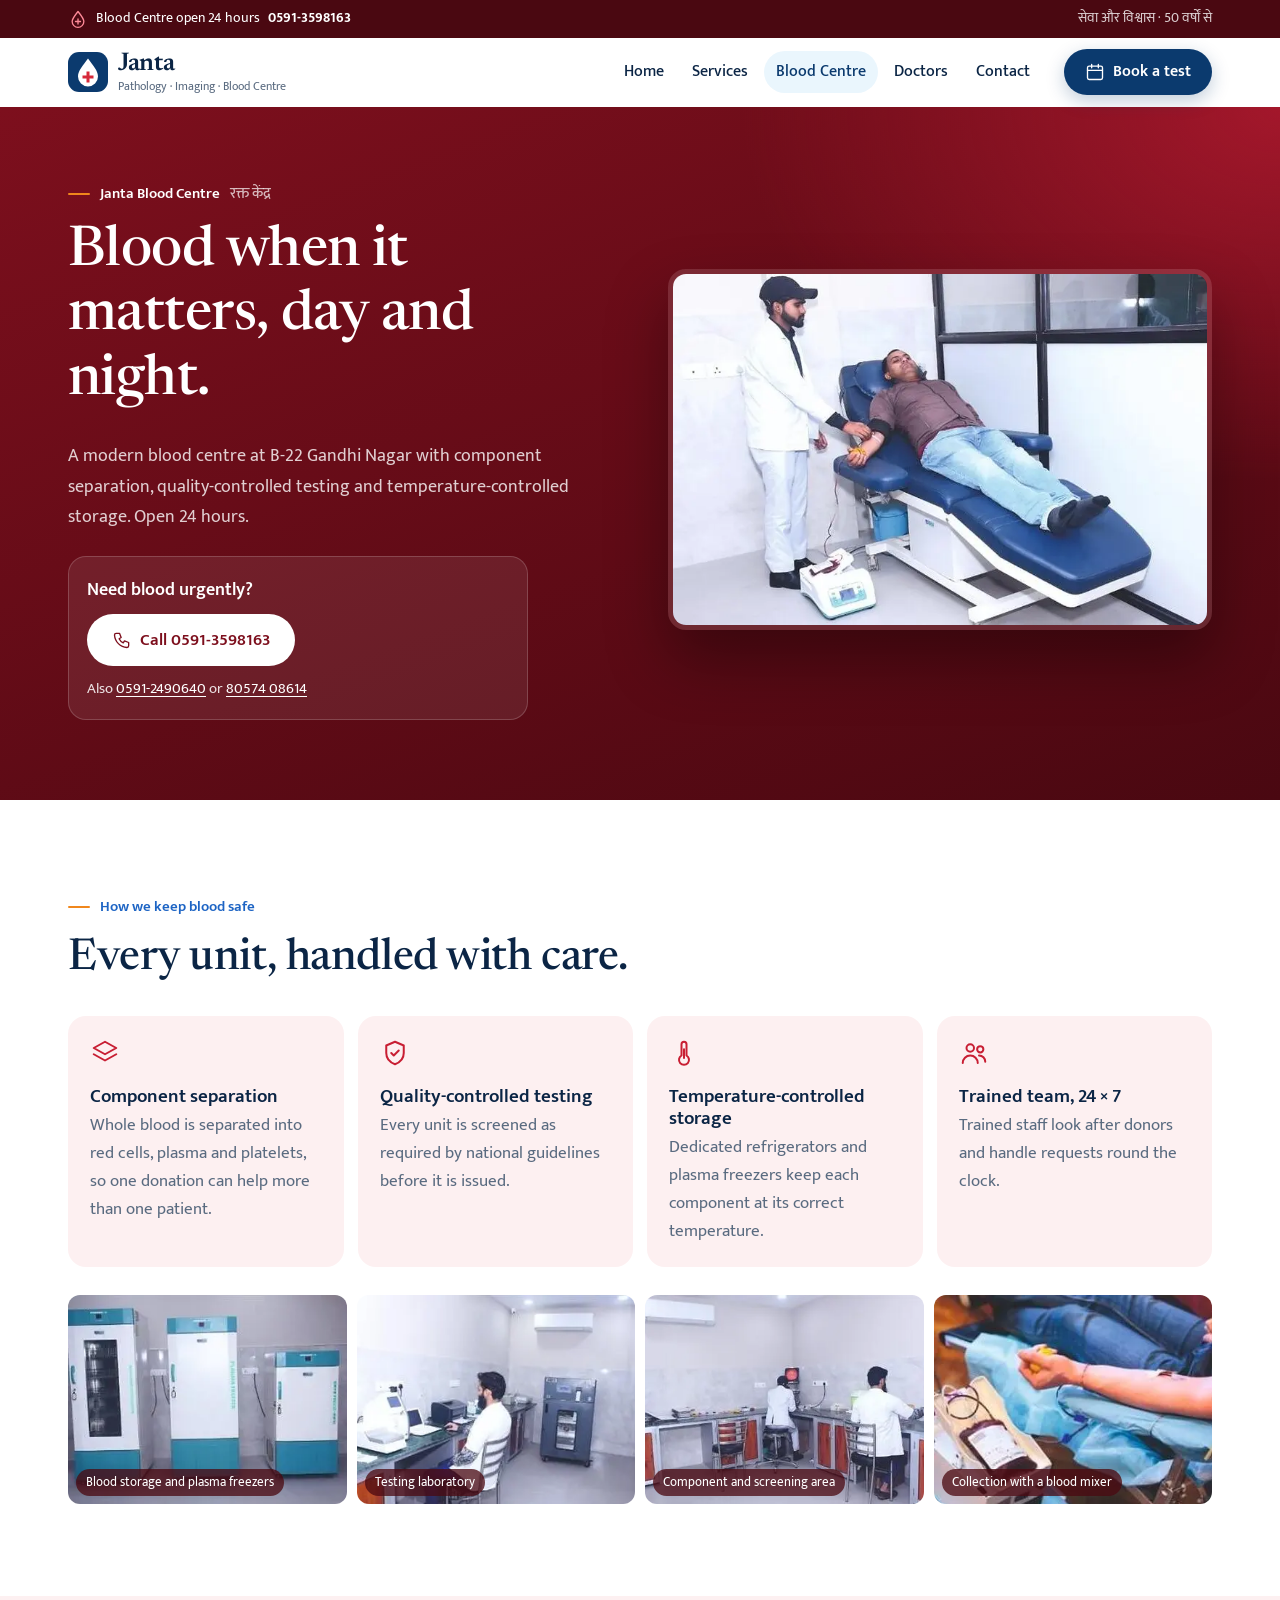
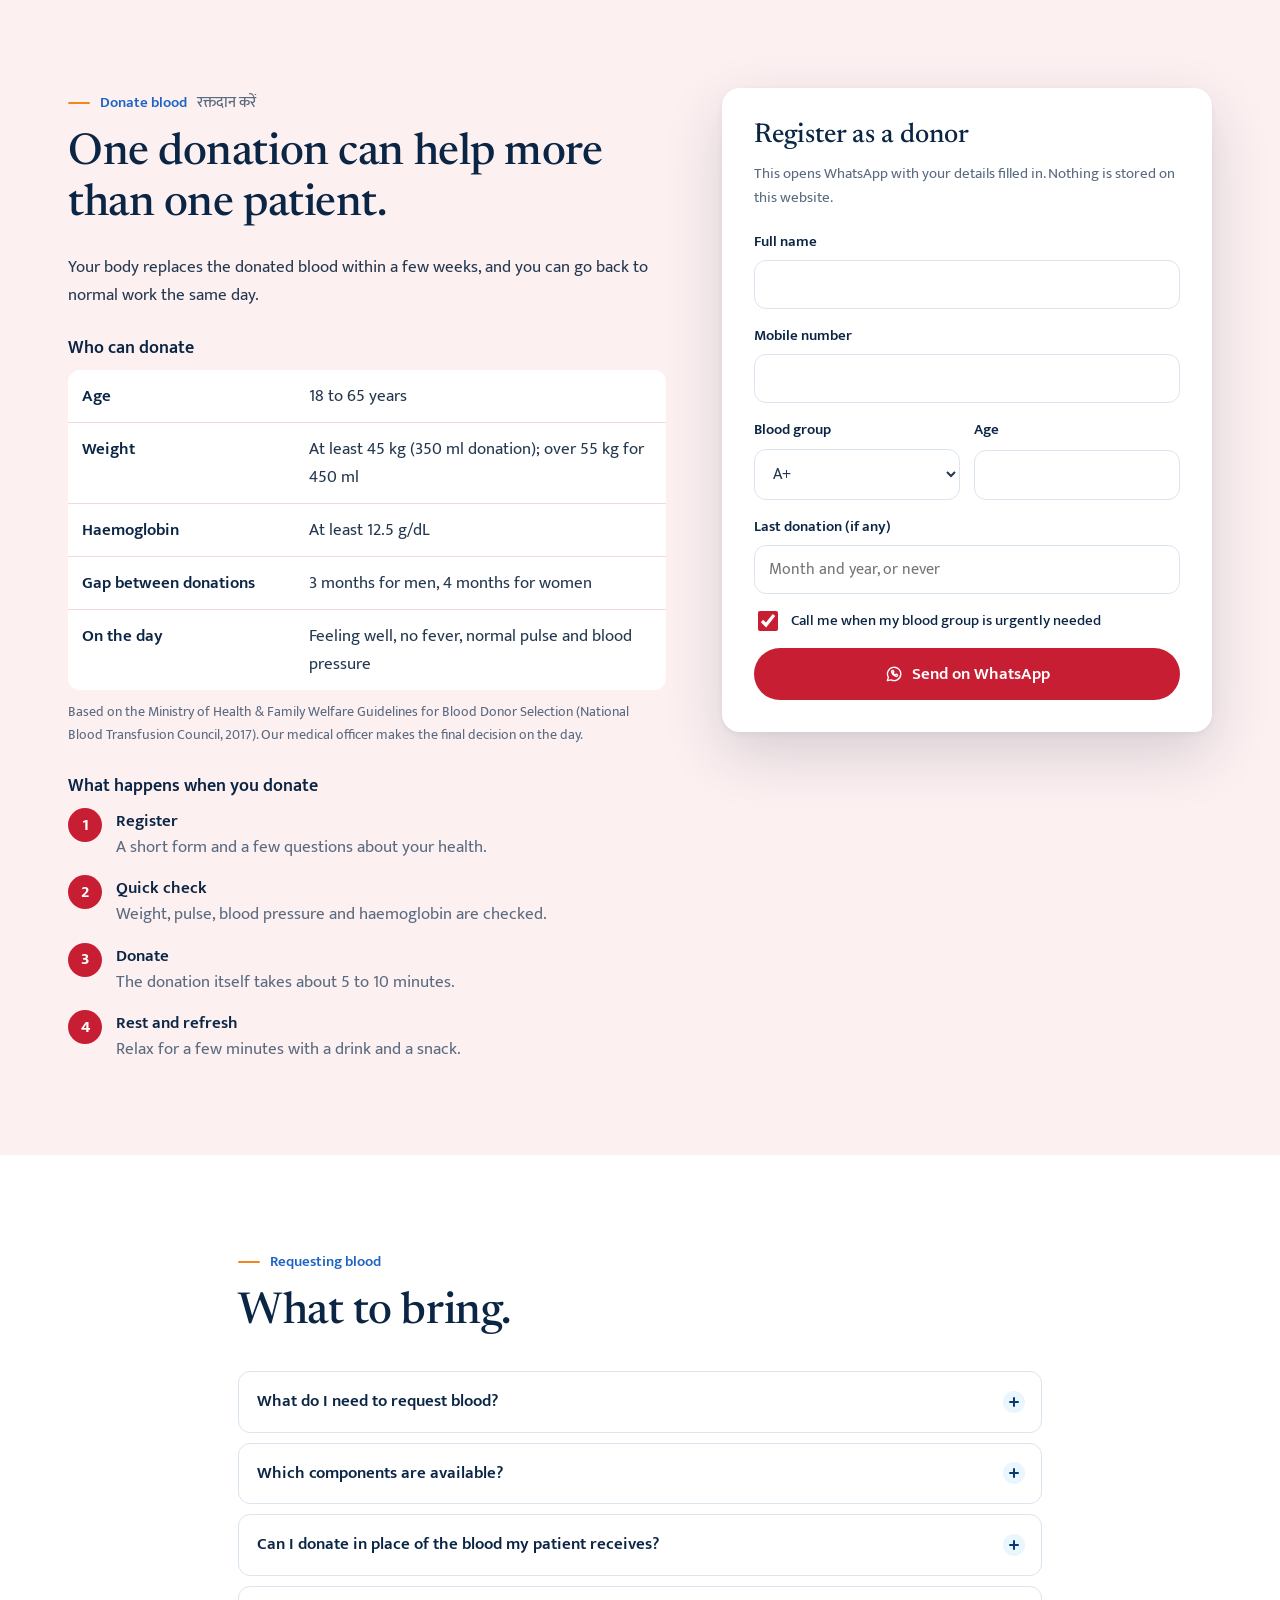
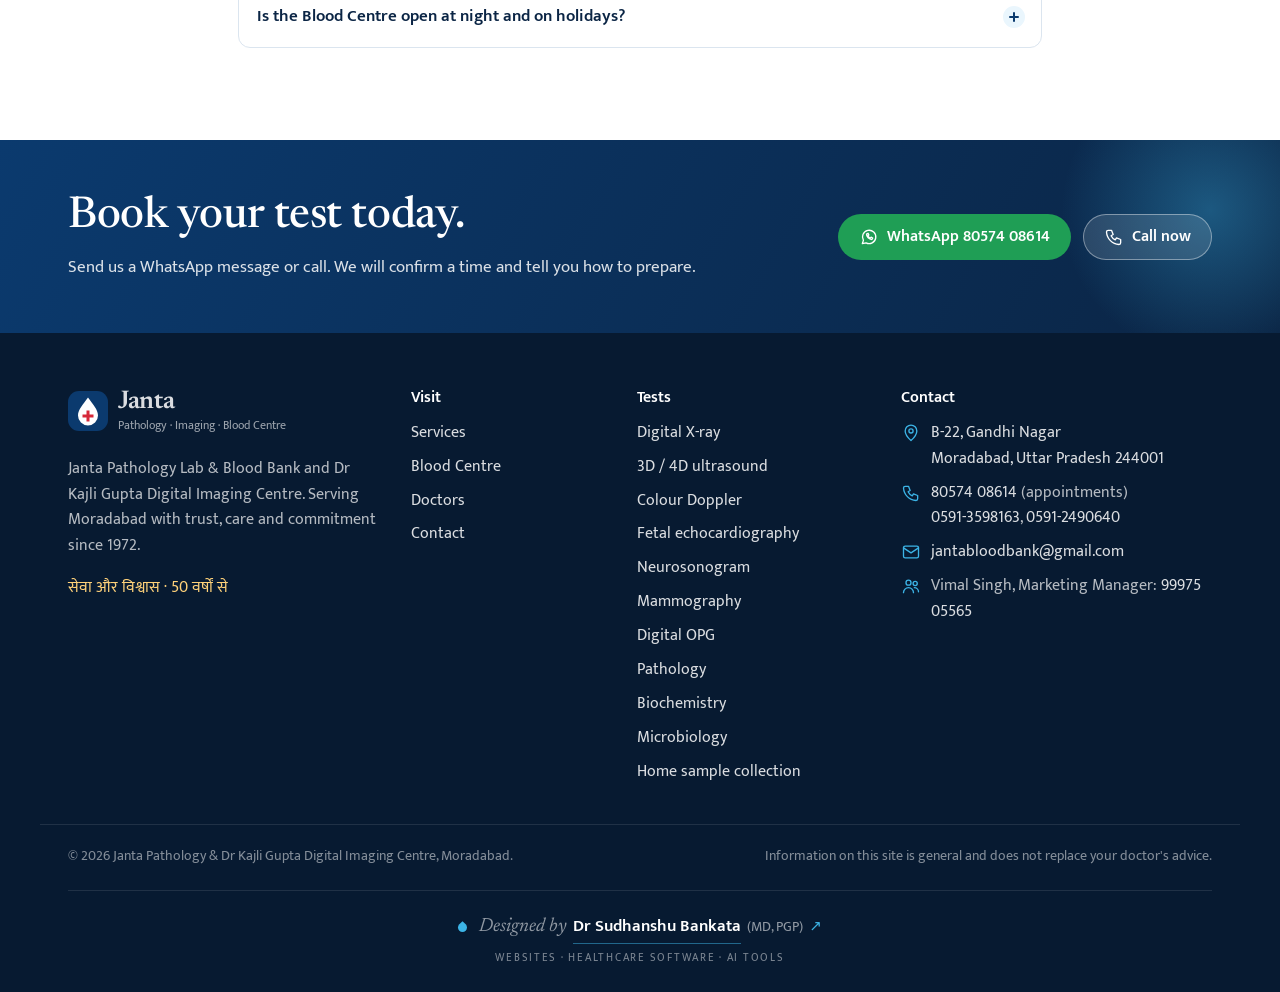
==== commit eafd6cb0: "Add Designed by Dr Sudhanshu Bankata footer credit linking to lexmedix.in/services Co-Authored-By: C" ====
--- a/blood-centre/index.html
+++ b/blood-centre/index.html
@@ -21,7 +21,7 @@
 <link rel="apple-touch-icon" href="../assets/img/apple-touch-icon.png">
 <link rel="preconnect" href="https://fonts.googleapis.com"><link rel="preconnect" href="https://fonts.gstatic.com" crossorigin>
 <link rel="stylesheet" href="https://fonts.googleapis.com/css2?family=Mukta:wght@400;500;600;700&family=Newsreader:ital,opsz,wght@0,6..72,400..600;1,6..72,400..500&display=swap">
-<link rel="stylesheet" href="../assets/css/site.css?v=4">
+<link rel="stylesheet" href="../assets/css/site.css?v=5">
 <script type="application/ld+json">{"@context": "https://schema.org", "@graph": [{"@type": ["MedicalClinic", "DiagnosticLab"], "@id": "https://drbankata.github.io/jantabloodbank.github.io/#org", "name": "Janta Pathology Lab & Blood Bank and Dr Kajli Gupta Digital Imaging Centre", "alternateName": ["Janta Pathology", "Janta Blood Centre", "Janta Blood Bank", "Dr Kajli Gupta Digital Imaging Centre"], "url": "https://drbankata.github.io/jantabloodbank.github.io/", "logo": "https://drbankata.github.io/jantabloodbank.github.io/assets/img/icon-512.png", "image": "https://drbankata.github.io/jantabloodbank.github.io/assets/img/building.jpg", "foundingDate": "1972", "telephone": "+918057408614", "email": "jantabloodbank@gmail.com", "address": {"@type": "PostalAddress", "streetAddress": "B-22, Gandhi Nagar", "addressLocality": "Moradabad", "addressRegion": "Uttar Pradesh", "postalCode": "244001", "addressCountry": "IN"}, "geo": {"@type": "GeoCoordinates", "latitude": 28.82756, "longitude": 78.77344}, "hasMap": "https://www.google.com/maps/search/?api=1&query=28.82756%2C78.77344", "medicalSpecialty": ["Pathology", "Radiology"], "availableService": [{"@type": "MedicalTest", "name": "Digital X-ray"}, {"@type": "MedicalTest", "name": "3D / 4D ultrasound"}, {"@type": "MedicalTest", "name": "Colour Doppler"}, {"@type": "MedicalTest", "name": "Fetal echocardiography"}, {"@type": "MedicalTest", "name": "Neurosonogram"}, {"@type": "MedicalTest", "name": "Mammography"}, {"@type": "MedicalTest", "name": "Digital OPG"}, {"@type": "MedicalTest", "name": "Pathology"}, {"@type": "MedicalTest", "name": "Biochemistry"}, {"@type": "MedicalTest", "name": "Microbiology"}, {"@type": "MedicalTest", "name": "Home sample collection"}], "employee": [{"@type": "Physician", "name": "Dr Samir Gupta", "medicalSpecialty": "Pathology"}, {"@type": "Physician", "name": "Dr Kajli Gupta", "medicalSpecialty": "Radiology"}]}]}</script>
 </head>
 <body>
@@ -151,10 +151,11 @@
     <span>© <span data-year>2026</span> Janta Pathology &amp; Dr Kajli Gupta Digital Imaging Centre, Moradabad.</span>
     <span>Information on this site is general and does not replace your doctor's advice.</span>
   </div>
+  <div class="wrap"><div class="made-by"><a class="mb" href="https://lexmedix.in/services/" target="_blank" rel="noopener" aria-label="Designed by Dr Sudhanshu Bankata (MD, PGP). Website, software and AI services at Lexmedix. Opens in a new tab"><span class="mb-main"><span class="mb-pre">Designed by</span> <span class="mb-name">Dr Sudhanshu Bankata</span> <span class="mb-cred">(MD, PGP)</span><span class="mb-arrow" aria-hidden="true">&#8599;</span></span><span class="mb-sub" aria-hidden="true">Websites &middot; Healthcare software &middot; AI tools</span></a></div></div>
 </footer>
 <a class="float-wa" href="https://wa.me/918057408614?text=Hello%2C%20I%20would%20like%20to%20book%20a%20test%20at%20Janta." target="_blank" rel="noopener" aria-label="Chat on WhatsApp" data-float><svg class="ic" aria-hidden="true"><use href="#i-wa"/></svg></a>
 <button class="to-top" type="button" aria-label="Back to top" data-top><svg class="ic" aria-hidden="true"><use href="#i-up"/></svg></button>
 <script>window.JANTA={wa:"918057408614",timings:{"lab": ["08:00", "20:00"], "xray": ["09:00", "18:00"], "usg": ["10:00", "16:00"], "blood": [null, null]}};</script>
-<script src="../assets/js/site.js?v=4" defer></script>
+<script src="../assets/js/site.js?v=5" defer></script>
 </body>
 </html>
--- a/assets/css/site.css
+++ b/assets/css/site.css
@@ -187,7 +187,7 @@
 .sec-more { margin: 28px 0 0; }
 
 /* service cards */
-.svc-grid { display: grid; grid-template-columns: 1fr 1fr; gap: 10px; }
+.svc-grid { display: grid; grid-template-columns: repeat(2, minmax(0, 1fr)); gap: 10px; }
 .svc { position: relative; display: flex; flex-direction: column; gap: 4px; padding: 14px; border-radius: var(--radius);
   background: #fff; border: 1px solid var(--line); text-decoration: none; color: var(--text);
   transition: border-color .2s, box-shadow .2s, transform .2s; }
@@ -475,3 +475,23 @@
   .topbar, .site-header, .float-wa, .to-top, .cta-band, .map { display: none !important; }
 }
 .svc-detail[data-g="blood"] { grid-column: 1 / -1; }
+/* narrow-screen safety: one-column grids must shrink to the screen, not widen to the longest item (see Bankata AI CLAUDE.md rule 12) */
+.svc { min-width: 0; }
+.svc-name, .svc-short, .svc-time { overflow-wrap: anywhere; }
+
+/* ---------- Designer credit ("Designed by", footer) ---------- */
+.made-by { margin-top: 22px; padding-top: 20px; border-top: 1px solid var(--mb-line); display: flex; justify-content: center; text-align: center; min-width: 0; }
+.made-by .mb { display: inline-flex; flex-direction: column; align-items: center; gap: 6px; min-height: 44px; justify-content: center; max-width: 100%; color: var(--mb-text); text-decoration: none; overflow-wrap: anywhere; }
+.made-by .mb:hover { text-decoration: none; color: var(--mb-text); }
+.made-by .mb-main { display: inline-flex; flex-wrap: wrap; align-items: baseline; justify-content: center; gap: 0 .4em; min-width: 0; }
+.made-by .mb-pre { font-family: var(--mb-pre-font); font-style: var(--mb-pre-style, normal); font-size: var(--mb-pre-size, 1.1rem); color: var(--mb-muted); letter-spacing: var(--mb-pre-ls, 0); text-transform: var(--mb-pre-tt, none); }
+.made-by .mb-name { font-family: var(--mb-name-font); font-weight: var(--mb-name-weight, 600); font-size: var(--mb-name-size, 1.05rem); letter-spacing: var(--mb-name-ls, 0); text-transform: var(--mb-name-tt, none); color: var(--mb-name-color, var(--mb-text)); padding-bottom: 2px; border-bottom: 1px solid var(--mb-rest); background: linear-gradient(var(--mb-accent), var(--mb-accent)) 0 100% / 0 2px no-repeat; transition: background-size .35s ease; }
+.made-by .mb-cred { font-family: var(--mb-cred-font, var(--mb-name-font)); font-size: .86rem; color: var(--mb-muted); }
+.made-by .mb-arrow { font-family: system-ui, "Segoe UI Symbol", sans-serif; color: var(--mb-accent); display: inline-block; transition: transform .25s ease; font-size: .95em; }
+.made-by .mb-sub { font-family: var(--mb-sub-font); font-size: .68rem; letter-spacing: .16em; text-transform: uppercase; color: var(--mb-muted); opacity: .85; }
+.made-by .mb:hover .mb-name, .made-by .mb:focus-visible .mb-name { background-size: 100% 2px; }
+.made-by .mb:hover .mb-arrow, .made-by .mb:focus-visible .mb-arrow { transform: translate(3px, -3px); }
+.made-by .mb:focus-visible { outline: 2px solid var(--mb-accent); outline-offset: 4px; border-radius: 4px; }
+@media (prefers-reduced-motion: reduce) { .made-by .mb-name, .made-by .mb-arrow { transition: none; } }
+.made-by { --mb-line: rgba(255,255,255,.1); --mb-text: rgba(255,255,255,.9); --mb-muted: rgba(255,255,255,.55); --mb-accent: var(--sky); --mb-rest: rgba(60,180,230,.5); --mb-pre-font: var(--serif); --mb-pre-style: italic; --mb-pre-size: 1.2rem; --mb-name-font: var(--sans); --mb-name-weight: 600; --mb-name-color: #fff; --mb-sub-font: var(--sans); }
+.made-by .mb-main::before { content: ""; width: 9px; height: 9px; border-radius: 0 50% 50% 50%; transform: rotate(45deg); background: var(--sky); align-self: center; margin-right: .35em; }
